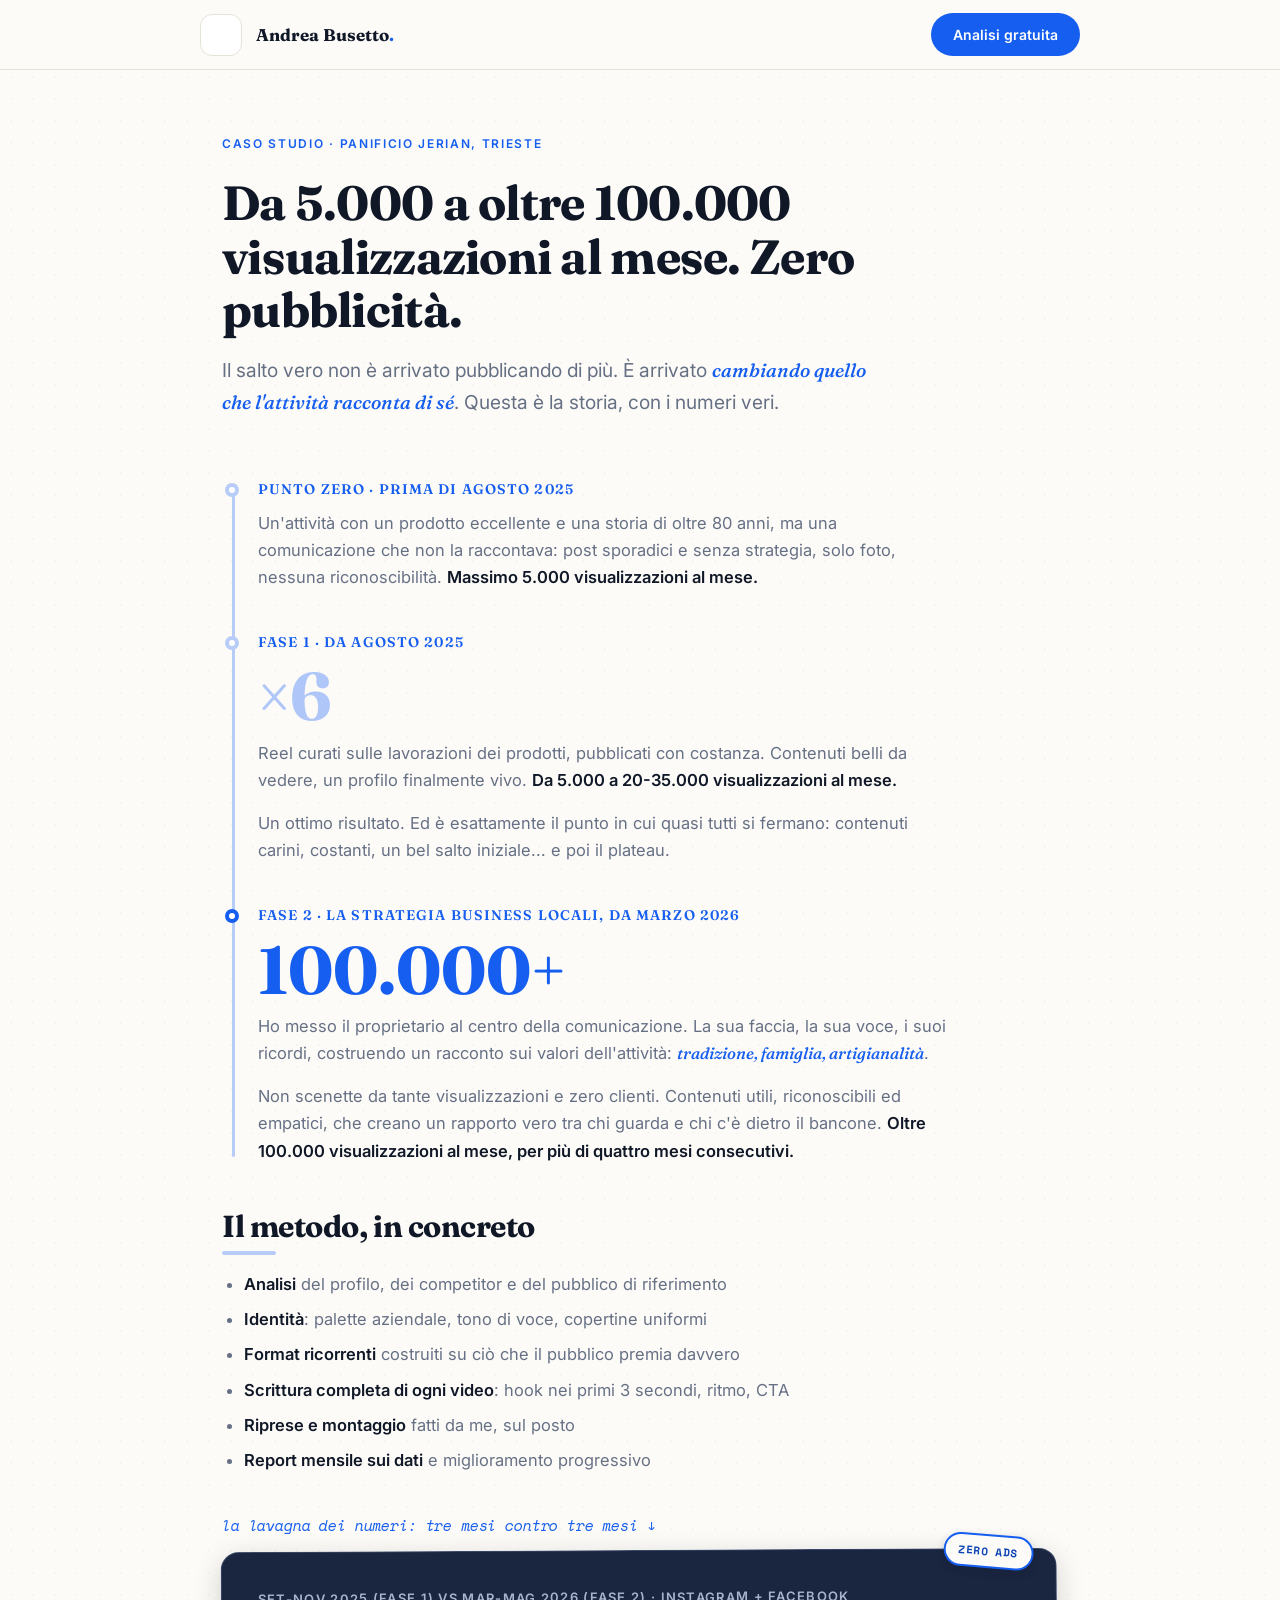
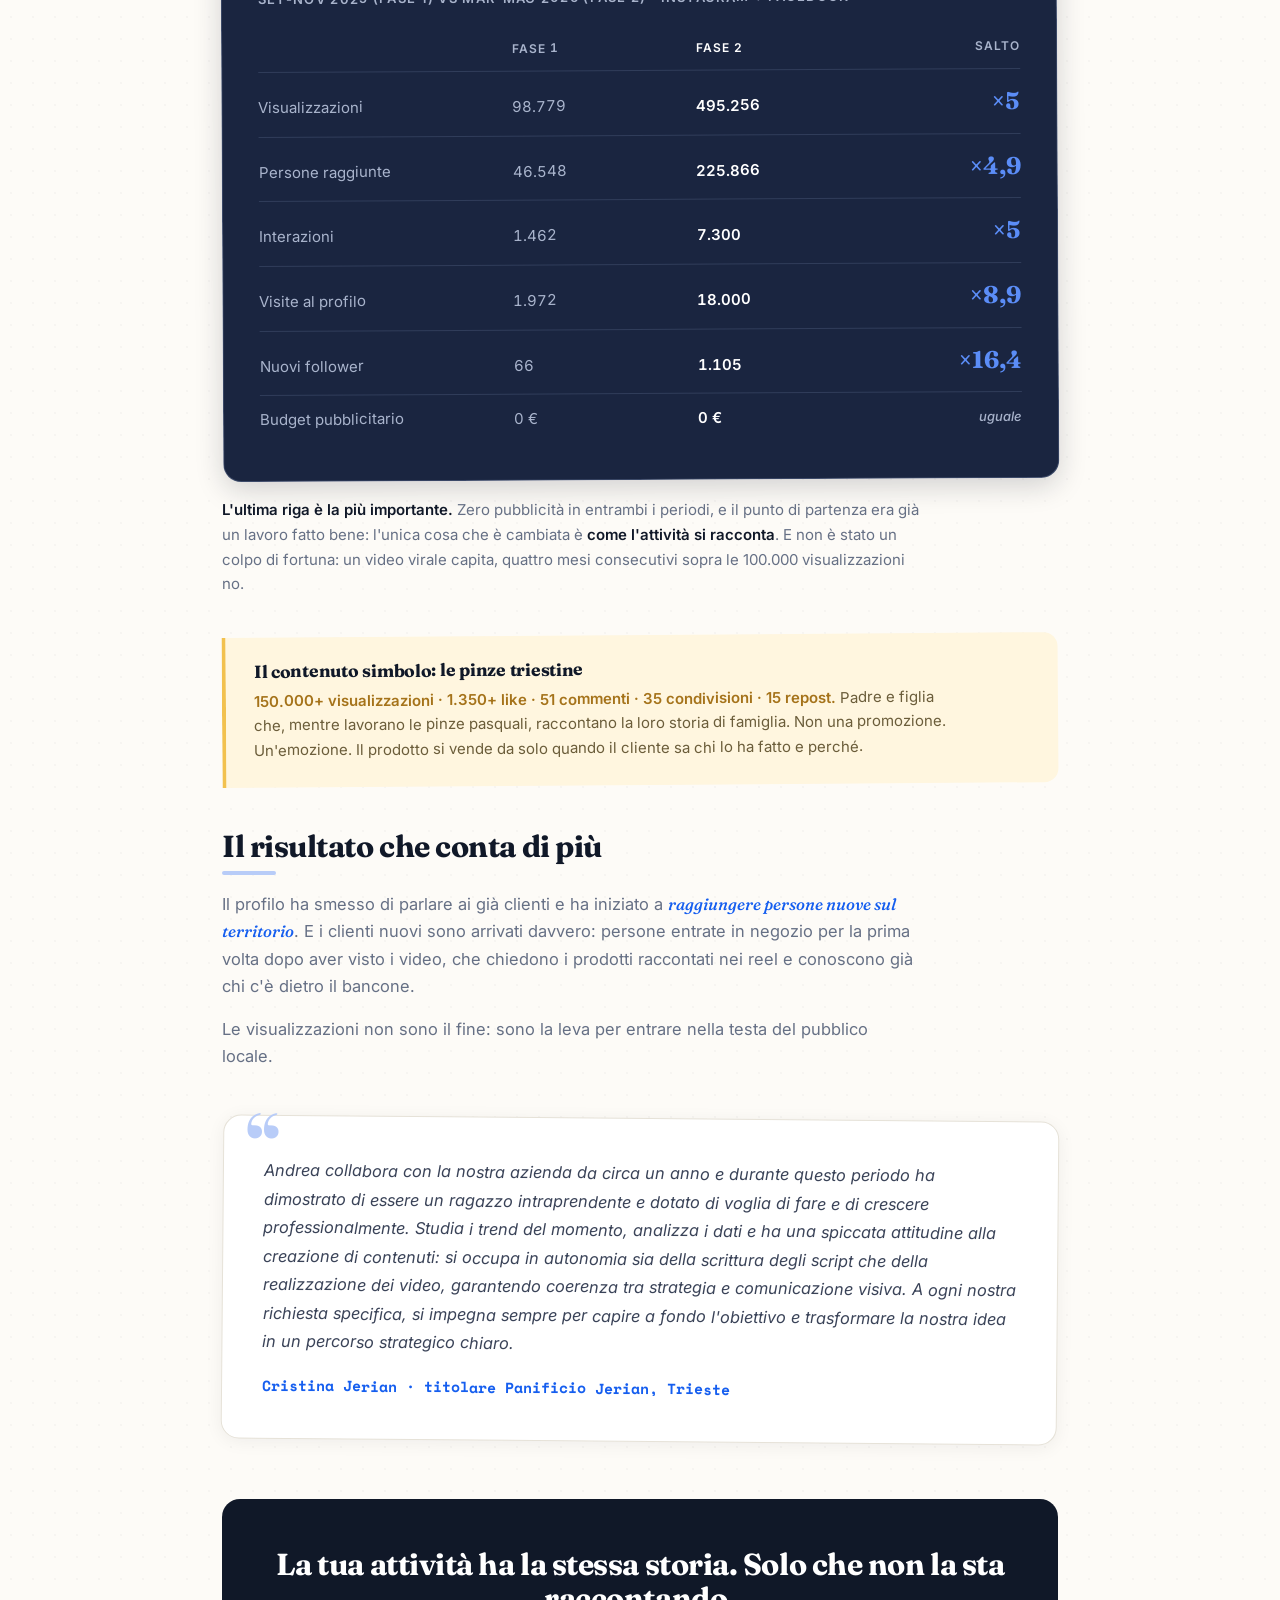
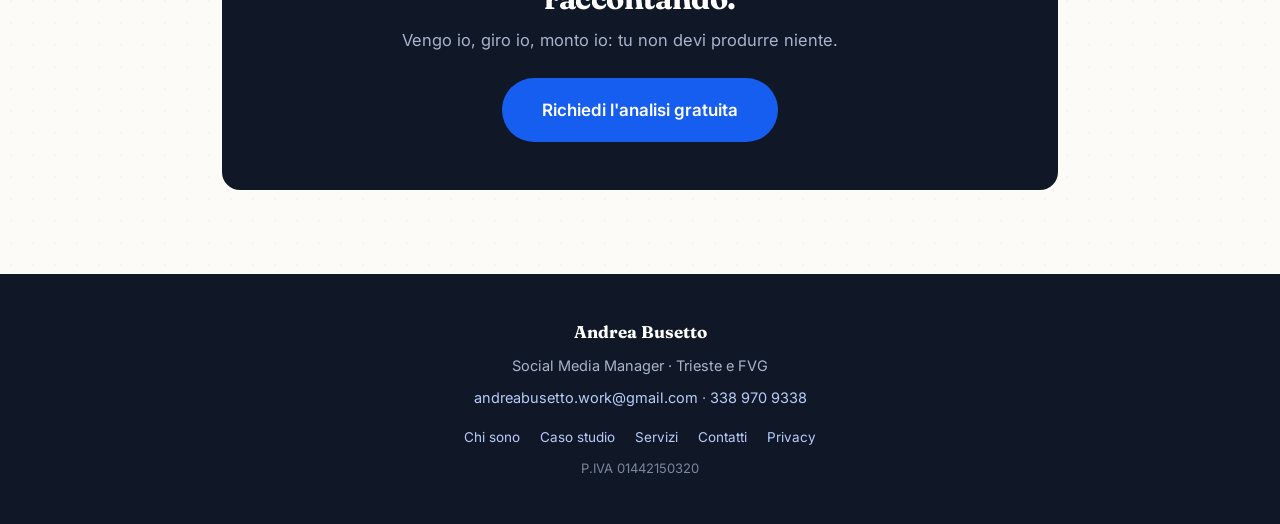
==== caso-studio.html @ 19010b84 "Update caso-studio.html" ====
<script src="site.js"></script>
</body>
</html>
<!DOCTYPE html>
<html lang="it">
<head>
<meta charset="UTF-8">
<meta name="viewport" content="width=device-width, initial-scale=1.0">
<title>Caso studio Panificio Jerian · Andrea Busetto</title>
<meta name="description" content="Da 5.000 a oltre 100.000 visualizzazioni al mese senza pubblicità: il caso studio completo del Panificio Jerian di Trieste.">
<link rel="preconnect" href="https://fonts.googleapis.com">
<link rel="preconnect" href="https://fonts.gstatic.com" crossorigin>
<link href="https://fonts.googleapis.com/css2?family=Fraunces:ital,opsz,wght@0,9..144,600;0,9..144,700;1,9..144,500&family=Inter:ital,wght@0,400;0,500;0,600;1,400&family=Space+Mono:ital,wght@0,400;0,700;1,400;1,700&display=swap" rel="stylesheet">
<link rel="stylesheet" href="styles.css">
</head>
<body>

<div class="drawer-overlay" id="drawer-overlay"></div>
<aside class="drawer" id="drawer" aria-hidden="true" aria-label="Menu">
  <div class="drawer-head">
    <a class="brand" href="index.html">Andrea Busetto<span>.</span></a>
    <button class="drawer-close" id="menu-close" aria-label="Chiudi menu">×</button>
  </div>
  <nav>
    <a href="index.html">Home</a>
    <a href="chi-sono.html">Chi sono</a>
    <a href="caso-studio.html" class="current">Caso studio Jerian</a>
    <a href="servizi.html">Servizi</a>
    <a href="contatti.html">Contatti</a>
  </nav>
  <div class="drawer-cta">
    <a class="btn" href="index.html#analisi">Richiedi l'analisi gratuita</a>
    <p>Gratuita e senza impegno</p>
  </div>
</aside>

<div class="topbar">
  <div class="container topbar-inner">
    <div class="topbar-left">
      <button class="menu-btn" id="menu-open" aria-label="Apri menu" aria-expanded="false" aria-controls="drawer">
        <span></span><span></span><span></span>
      </button>
      <a class="brand" href="index.html">Andrea Busetto<span>.</span></a>
    </div>
    <a class="btn" href="index.html#analisi">Analisi gratuita</a>
  </div>
</div>

<header class="page-hero">
  <div class="container">
    <span class="eyebrow">Caso studio · Panificio Jerian, Trieste</span>
    <h1>Da 5.000 a oltre 100.000 visualizzazioni al mese. Zero pubblicità.</h1>
    <p class="lead">Il salto vero non è arrivato pubblicando di più. È arrivato <span class="em">cambiando quello che l'attività racconta di sé</span>. Questa è la storia, con i numeri veri.</p>
  </div>
</header>

<main class="page-body">
  <div class="container">

    <div class="timeline">
      <div class="t-item reveal">
        <div class="fase-label">Punto zero · Prima di agosto 2025</div>
        <p>Un'attività con un prodotto eccellente e una storia di oltre 80 anni, ma una comunicazione che non la raccontava: post sporadici e senza strategia, solo foto, nessuna riconoscibilità. <strong>Massimo 5.000 visualizzazioni al mese.</strong></p>
      </div>

      <div class="t-item reveal">
        <div class="fase-label">Fase 1 · Da agosto 2025</div>
        <span class="fase"><span class="mult" style="color:#AFC7F8;">×6</span></span>
        <p>Reel curati sulle lavorazioni dei prodotti, pubblicati con costanza. Contenuti belli da vedere, un profilo finalmente vivo. <strong>Da 5.000 a 20-35.000 visualizzazioni al mese.</strong></p>
        <p>Un ottimo risultato. Ed è esattamente il punto in cui quasi tutti si fermano: contenuti carini, costanti, un bel salto iniziale... e poi il plateau.</p>
      </div>

      <div class="t-item salto reveal">
        <div class="fase-label">Fase 2 · La Strategia Business Locali, da marzo 2026</div>
        <span class="fase fase--salto"><span class="mult">100.000+</span></span>
        <p>Ho messo il proprietario al centro della comunicazione. La sua faccia, la sua voce, i suoi ricordi, costruendo un racconto sui valori dell'attività: <span class="em">tradizione, famiglia, artigianalità</span>.</p>
        <p>Non scenette da tante visualizzazioni e zero clienti. Contenuti utili, riconoscibili ed empatici, che creano un rapporto vero tra chi guarda e chi c'è dietro il bancone. <strong>Oltre 100.000 visualizzazioni al mese, per più di quattro mesi consecutivi.</strong></p>
      </div>
    </div>

    <h2>Il metodo, in concreto</h2>
    <ul>
      <li><strong>Analisi</strong> del profilo, dei competitor e del pubblico di riferimento</li>
      <li><strong>Identità</strong>: palette aziendale, tono di voce, copertine uniformi</li>
      <li><strong>Format ricorrenti</strong> costruiti su ciò che il pubblico premia davvero</li>
      <li><strong>Scrittura completa di ogni video</strong>: hook nei primi 3 secondi, ritmo, CTA</li>
      <li><strong>Riprese e montaggio</strong> fatti da me, sul posto</li>
      <li><strong>Report mensile sui dati</strong> e miglioramento progressivo</li>
    </ul>

    <p class="note" style="margin: 40px 0 -30px;">la lavagna dei numeri: tre mesi contro tre mesi ↓</p>
    <div class="stats-wrap reveal">
      <span class="sticker sticker--ghost" style="top: -15px; right: 22px; rotate: 5deg;">ZERO ADS</span>
      <div class="stats-title">Set-Nov 2025 (Fase 1) vs Mar-Mag 2026 (Fase 2) · Instagram + Facebook</div>
      <div class="stat-row head"><span class="lbl"></span><span class="f1">Fase 1</span><span class="f2">Fase 2</span><span class="mx" style="font-family:'Inter',sans-serif;font-size:12px;font-weight:600;color:var(--muted-on-ink);">Salto</span></div>
      <div class="stat-row"><span class="lbl">Visualizzazioni</span><span class="f1">98.779</span><span class="f2">495.256</span><span class="mx" data-count="5" data-prefix="×">×5</span></div>
      <div class="stat-row"><span class="lbl">Persone raggiunte</span><span class="f1">46.548</span><span class="f2">225.866</span><span class="mx" data-count="4.9" data-decimals="1" data-prefix="×">×4,9</span></div>
      <div class="stat-row"><span class="lbl">Interazioni</span><span class="f1">1.462</span><span class="f2">7.300</span><span class="mx" data-count="5" data-prefix="×">×5</span></div>
      <div class="stat-row"><span class="lbl">Visite al profilo</span><span class="f1">1.972</span><span class="f2">18.000</span><span class="mx" data-count="9.1" data-decimals="1" data-prefix="×">×9,1</span></div>
      <div class="stat-row"><span class="lbl">Nuovi follower</span><span class="f1">66</span><span class="f2">1.105</span><span class="mx" data-count="16.7" data-decimals="1" data-prefix="×">×16,7</span></div>
      <div class="stat-row"><span class="lbl">Budget pubblicitario</span><span class="f1">0 €</span><span class="f2">0 €</span><span class="mx same">uguale</span></div>
    </div>
    <p class="stats-note reveal"><strong>L'ultima riga è la più importante.</strong> Zero pubblicità in entrambi i periodi, e il punto di partenza era già un lavoro fatto bene: l'unica cosa che è cambiata è <strong>come l'attività si racconta</strong>. E non è stato un colpo di fortuna: un video virale capita, quattro mesi consecutivi sopra le 100.000 visualizzazioni no.</p>

    <div class="simbolo reveal">
      <h3>Il contenuto simbolo: le pinze triestine</h3>
      <p><span class="nums">150.000+ visualizzazioni · 1.350+ like · 51 commenti · 35 condivisioni · 15 repost.</span> Padre e figlia che, mentre lavorano le pinze pasquali, raccontano la loro storia di famiglia. Non una promozione. Un'emozione. Il prodotto si vende da solo quando il cliente sa chi lo ha fatto e perché.</p>
    </div>

    <h2>Il risultato che conta di più</h2>
    <p>Il profilo ha smesso di parlare ai già clienti e ha iniziato a <span class="em">raggiungere persone nuove sul territorio</span>. E i clienti nuovi sono arrivati davvero: persone entrate in negozio per la prima volta dopo aver visto i video, che chiedono i prodotti raccontati nei reel e conoscono già chi c'è dietro il bancone.</p>
    <p>Le visualizzazioni non sono il fine: sono la leva per entrare nella testa del pubblico locale.</p>

    <div class="quote reveal">
      <blockquote>Andrea collabora con la nostra azienda da circa un anno e durante questo periodo ha dimostrato di essere un ragazzo intraprendente e dotato di voglia di fare e di crescere professionalmente. Studia i trend del momento, analizza i dati e ha una spiccata attitudine alla creazione di contenuti: si occupa in autonomia sia della scrittura degli script che della realizzazione dei video, garantendo coerenza tra strategia e comunicazione visiva. A ogni nostra richiesta specifica, si impegna sempre per capire a fondo l'obiettivo e trasformare la nostra idea in un percorso strategico chiaro.</blockquote>
      <cite>Cristina Jerian · titolare Panificio Jerian, Trieste</cite>
    </div>

    <div class="cta-banner">
      <h2 style="color: var(--white);">La tua attività ha la stessa storia. Solo che non la sta raccontando.</h2>
      <p>Vengo io, giro io, monto io: tu non devi produrre niente.</p>
      <a class="btn btn--big" href="index.html#analisi">Richiedi l'analisi gratuita</a>
    </div>

  </div>
</main>

<footer>
  <div class="container">
    <div class="name">Andrea Busetto</div>
    <div>Social Media Manager · Trieste e FVG</div>
    <div style="margin-top: 8px;">
      <a href="mailto:andreabusetto.work@gmail.com">andreabusetto.work@gmail.com</a> · <a href="tel:+393389709338">338 970 9338</a>
    </div>
    <nav>
      <a href="chi-sono.html">Chi sono</a>
      <a href="caso-studio.html">Caso studio</a>
      <a href="servizi.html">Servizi</a>
        <a href="contatti.html">Contatti</a>
      <a href="privacy.html">Privacy</a>
    </nav>
    <div class="piva">P.IVA 01442150320</div>
  </div>
</footer>

<script src="site.js"></script>
</body>
</html>
---- styles.css ----
/* ═══════════════════════════════════════════
   Andrea Busetto — Social Media Manager
   Stylesheet condiviso · palette blu editoriale
   ═══════════════════════════════════════════ */

:root {
  --blue: #155EEF;
  --blue-dark: #0E45B5;
  --ink: #101828;
  --ink-soft: #1A2540;
  --paper: #FDFBF7;
  --white: #FFFFFF;
  --blue-pale: #B8CCF8;
  --blue-tint: #EDF2FE;
  --muted: #667085;
  --muted-on-ink: #A9B4CC;
  --border: #E6E2D8;
  --radius-card: 18px;
}

*, *::before, *::after { box-sizing: border-box; margin: 0; padding: 0; }

html { scroll-behavior: smooth; }
@media (prefers-reduced-motion: reduce) {
  html { scroll-behavior: auto; }
  .reveal { opacity: 1 !important; transform: none !important; transition: none !important; }
  .drawer, .drawer-overlay { transition: none !important; }
}

body {
  font-family: 'Inter', sans-serif;
  background: var(--paper);
  color: var(--ink);
  line-height: 1.65;
  font-size: 16.5px;
  -webkit-font-smoothing: antialiased;
}

.container { max-width: 880px; margin: 0 auto; padding: 0 22px; }
.container--wide { max-width: 1040px; margin: 0 auto; padding: 0 22px; }

h1, h2, h3 {
  font-family: 'Fraunces', serif;
  line-height: 1.12;
  letter-spacing: -0.015em;
}
h1 { font-size: clamp(2.3rem, 6.5vw, 3.7rem); font-weight: 700; }
h2 { font-size: clamp(1.7rem, 4.5vw, 2.5rem); font-weight: 700; }
h3 { font-size: clamp(1.15rem, 3vw, 1.4rem); font-weight: 700; }

p { color: var(--muted); }
strong { color: var(--ink); font-weight: 600; }

.eyebrow {
  display: inline-block;
  font-size: 12px;
  font-weight: 600;
  letter-spacing: .14em;
  text-transform: uppercase;
  color: var(--blue);
  margin-bottom: 18px;
}

.section { padding: 84px 0; }
.section--ink { background: var(--ink); color: var(--white); }
.section--ink h1, .section--ink h2, .section--ink h3 { color: var(--white); }
.section--ink p { color: var(--muted-on-ink); }
.section--ink strong { color: var(--white); }
.section--tint { background: var(--blue-tint); }

.sec-head { text-align: center; max-width: 680px; margin: 0 auto; }
.sec-head p { margin-top: 14px; font-size: 1.05rem; }

/* ── BUTTONS ── */
.btn {
  display: inline-block;
  font-family: 'Inter', sans-serif;
  font-size: 16px;
  font-weight: 600;
  text-decoration: none;
  text-align: center;
  border-radius: 999px;
  padding: 16px 34px;
  background: var(--blue);
  color: #fff;
  border: none;
  cursor: pointer;
  transition: background .18s ease, transform .18s ease;
}
.btn:hover { background: var(--blue-dark); transform: translateY(-1px); }
.btn:focus-visible { outline: 3px solid var(--blue-pale); outline-offset: 2px; }
.btn--big { font-size: 17px; padding: 18px 40px; }
.btn--ghost {
  background: transparent;
  color: var(--blue);
  border: 1.5px solid var(--blue-pale);
}
.btn--ghost:hover { background: var(--blue-tint); }
.btn-note { font-size: 13.5px; color: var(--muted); margin-top: 12px; }

.link-arrow {
  color: var(--blue);
  font-weight: 600;
  text-decoration: none;
  font-size: 15.5px;
}
.link-arrow:hover { text-decoration: underline; }

/* ── TOP BAR ── */
.topbar {
  position: sticky;
  top: 0;
  z-index: 50;
  background: rgba(253, 251, 247, .92);
  backdrop-filter: blur(8px);
  border-bottom: 1px solid var(--border);
}
.topbar-inner {
  display: flex;
  align-items: center;
  justify-content: space-between;
  gap: 12px;
  padding: 13px 0;
}
.topbar-left { display: flex; align-items: center; gap: 14px; }
.topbar .brand {
  font-family: 'Fraunces', serif;
  font-weight: 700;
  font-size: 17px;
  color: var(--ink);
  text-decoration: none;
  white-space: nowrap;
}
.topbar .brand span { color: var(--blue); }
.topbar .btn { padding: 10px 22px; font-size: 14px; }

.menu-btn {
  display: inline-flex;
  flex-direction: column;
  justify-content: center;
  gap: 5px;
  width: 42px;
  height: 42px;
  padding: 0 9px;
  background: var(--white);
  border: 1px solid var(--border);
  border-radius: 12px;
  cursor: pointer;
}
.menu-btn span {
  display: block;
  height: 2px;
  border-radius: 2px;
  background: var(--ink);
}
.menu-btn:hover { border-color: var(--blue-pale); }
.menu-btn:focus-visible { outline: 3px solid var(--blue-pale); outline-offset: 2px; }

/* ── DRAWER ── */
.drawer-overlay {
  position: fixed;
  inset: 0;
  background: rgba(16, 24, 40, .5);
  opacity: 0;
  pointer-events: none;
  transition: opacity .25s ease;
  z-index: 90;
}
.drawer-overlay.open { opacity: 1; pointer-events: auto; }

.drawer {
  position: fixed;
  top: 0;
  left: 0;
  bottom: 0;
  width: min(320px, 84vw);
  background: var(--ink);
  transform: translateX(-100%);
  transition: transform .28s ease;
  z-index: 100;
  display: flex;
  flex-direction: column;
  padding: 26px 26px 30px;
  overflow-y: auto;
}
.drawer.open { transform: translateX(0); }

.drawer-head {
  display: flex;
  align-items: center;
  justify-content: space-between;
  margin-bottom: 34px;
}
.drawer-head .brand {
  font-family: 'Fraunces', serif;
  font-weight: 700;
  font-size: 17px;
  color: var(--white);
  text-decoration: none;
}
.drawer-head .brand span { color: var(--blue-pale); }
.drawer-close {
  background: none;
  border: none;
  color: var(--muted-on-ink);
  font-size: 26px;
  line-height: 1;
  cursor: pointer;
  padding: 4px 8px;
}
.drawer-close:hover { color: var(--white); }
.drawer-close:focus-visible { outline: 3px solid var(--blue-pale); outline-offset: 2px; border-radius: 8px; }

.drawer nav { display: flex; flex-direction: column; }
.drawer nav a {
  font-family: 'Fraunces', serif;
  font-weight: 600;
  font-size: 1.25rem;
  color: var(--white);
  text-decoration: none;
  padding: 13px 0;
  border-bottom: 1px solid rgba(184, 204, 248, .14);
}
.drawer nav a:hover { color: var(--blue-pale); }
.drawer nav a.current { color: var(--blue-pale); }
.drawer nav a.current::after { content: " ·"; }

.drawer-cta { margin-top: auto; padding-top: 30px; }
.drawer-cta .btn { width: 100%; }
.drawer-cta p {
  font-size: 13px;
  color: var(--muted-on-ink);
  text-align: center;
  margin-top: 12px;
}

/* ── HERO (home) ── */
.hero { padding: 76px 0 84px; text-align: center; }
.hero h1 { max-width: 780px; margin: 0 auto 26px; }
.hero .mark { position: relative; white-space: nowrap; }
.hero .mark svg {
  position: absolute;
  left: 0;
  bottom: -0.12em;
  width: 100%;
  height: 0.28em;
  overflow: visible;
}
.hero .mark svg path {
  fill: none;
  stroke: var(--blue);
  stroke-width: 7;
  stroke-linecap: round;
  opacity: .85;
}
.hero .sub {
  max-width: 620px;
  margin: 0 auto 30px;
  font-size: clamp(1.05rem, 2.5vw, 1.2rem);
}
.hero .proof {
  display: inline-block;
  background: var(--white);
  border: 1px solid var(--blue-pale);
  border-radius: 999px;
  padding: 11px 22px;
  font-size: 14.5px;
  font-weight: 500;
  color: var(--ink);
  margin-bottom: 34px;
}
.hero .proof b { color: var(--blue); font-weight: 700; }

/* ── PROBLEMA ── */
.problema { padding-top: 0; }
.problema-card {
  background: var(--white);
  border: 1px solid var(--border);
  border-radius: var(--radius-card);
  padding: clamp(30px, 5vw, 52px);
}
.problema-card p { margin-bottom: 18px; font-size: 1.05rem; }
.problema-card p:last-of-type { margin-bottom: 0; }
.claim {
  font-family: 'Fraunces', serif;
  font-weight: 700;
  font-size: clamp(1.25rem, 3.4vw, 1.7rem);
  color: var(--ink);
  line-height: 1.25;
  margin-top: 26px;
  padding-top: 26px;
  border-top: 1px solid var(--border);
}
.claim span { color: var(--blue); }

/* ── COME LAVORO ── */
.steps {
  display: grid;
  grid-template-columns: repeat(3, 1fr);
  gap: 18px;
  margin-top: 44px;
}
.step {
  background: var(--white);
  border: 1px solid var(--border);
  border-radius: var(--radius-card);
  padding: 28px 26px;
}
.step .n {
  font-family: 'Fraunces', serif;
  font-weight: 700;
  font-size: 15px;
  color: var(--blue);
  display: inline-block;
  margin-bottom: 12px;
}
.step h3 { margin-bottom: 10px; font-size: 1.2rem; }
.step p { font-size: 15px; }

/* ── STRISCIA PROVA (home) ── */
.prova-strip { text-align: center; }
.prova-mults {
  display: grid;
  grid-template-columns: repeat(3, 1fr);
  gap: 16px;
  max-width: 720px;
  margin: 40px auto 30px;
}
.prova-mult .big {
  font-family: 'Fraunces', serif;
  font-weight: 700;
  font-size: clamp(2.2rem, 7vw, 3.6rem);
  color: #5B8DF7;
  line-height: 1;
  display: block;
}
.prova-mult .lbl {
  font-size: 13.5px;
  color: var(--muted-on-ink);
  margin-top: 8px;
  display: block;
}
.prova-quote {
  max-width: 620px;
  margin: 0 auto 26px;
  font-style: italic;
  font-size: 1rem;
  color: #E7ECF7;
}
.prova-quote cite {
  display: block;
  font-style: normal;
  font-size: 14px;
  font-weight: 600;
  color: var(--blue-pale);
  margin-top: 10px;
}

/* ── PER CHI (home) ── */
.fit-card {
  background: var(--white);
  border: 1px solid var(--border);
  border-top: 4px solid var(--blue);
  border-radius: var(--radius-card);
  padding: 30px 28px;
  max-width: 640px;
  margin: 40px auto 0;
}
.fit-card h3 { margin-bottom: 16px; }
.fit-card ul { list-style: none; }
.fit-card li {
  position: relative;
  padding-left: 28px;
  margin-bottom: 13px;
  font-size: 15.5px;
  color: var(--muted);
}
.fit-card li::before {
  content: "→";
  position: absolute;
  left: 0;
  top: 0;
  font-weight: 700;
  color: var(--blue);
}
.chiusura {
  text-align: center;
  margin-top: 30px;
  font-size: 1.02rem;
  color: var(--ink);
  font-weight: 500;
}

/* ── FORM ── */
.form-card {
  background: var(--white);
  border: 1.5px solid var(--blue-pale);
  border-radius: var(--radius-card);
  padding: clamp(28px, 5vw, 48px);
  max-width: 640px;
  margin: 40px auto 0;
}
.field { margin-bottom: 18px; }
.field label {
  display: block;
  font-size: 14px;
  font-weight: 600;
  color: var(--ink);
  margin-bottom: 7px;
}
.field label .opt { font-weight: 400; color: var(--muted); }
.field input, .field textarea {
  width: 100%;
  font-family: 'Inter', sans-serif;
  font-size: 15.5px;
  color: var(--ink);
  background: var(--paper);
  border: 1px solid var(--border);
  border-radius: 12px;
  padding: 14px 16px;
  transition: border-color .15s ease, box-shadow .15s ease;
}
.field input:focus, .field textarea:focus {
  outline: none;
  border-color: var(--blue);
  box-shadow: 0 0 0 3px rgba(21, 94, 239, .14);
}
.field textarea { resize: vertical; min-height: 100px; }
.form-card .btn { width: 100%; margin-top: 6px; }
.form-contatti { text-align: center; font-size: 14px; margin-top: 18px; }
.form-contatti a { color: var(--blue); font-weight: 500; text-decoration: none; }
.form-contatti a:hover { text-decoration: underline; }
.form-msg {
  display: none;
  text-align: center;
  font-size: 15px;
  font-weight: 500;
  border-radius: 12px;
  padding: 14px;
  margin-top: 16px;
}
.form-msg.ok { display: block; background: var(--blue-tint); color: var(--blue-dark); }
.form-msg.err { display: block; background: #FDECEC; color: #B42318; }

/* ── FAQ ── */
.faq-list { max-width: 720px; margin: 40px auto 0; }
.faq-item {
  background: var(--white);
  border: 1px solid var(--border);
  border-radius: 14px;
  margin-bottom: 12px;
  overflow: hidden;
}
.faq-item summary {
  list-style: none;
  cursor: pointer;
  display: flex;
  align-items: center;
  justify-content: space-between;
  gap: 14px;
  padding: 19px 22px;
  font-family: 'Fraunces', serif;
  font-weight: 600;
  font-size: 1.02rem;
  color: var(--ink);
}
.faq-item summary::-webkit-details-marker { display: none; }
.faq-item summary::after {
  content: "+";
  font-family: 'Inter', sans-serif;
  font-weight: 400;
  font-size: 22px;
  color: var(--blue);
  flex-shrink: 0;
  transition: transform .18s ease;
}
.faq-item[open] summary::after { transform: rotate(45deg); }
.faq-item .faq-body { padding: 0 22px 20px; font-size: 15px; }

/* ── PAGINE INTERNE ── */
.page-hero { padding: 64px 0 30px; }
.page-hero h1 { font-size: clamp(2rem, 5.5vw, 3rem); margin-top: 4px; }
.page-hero .lead {
  max-width: 660px;
  margin-top: 18px;
  font-size: clamp(1.05rem, 2.4vw, 1.2rem);
}
.page-body { padding: 20px 0 84px; }
.page-body h2 { margin: 44px 0 16px; font-size: clamp(1.4rem, 3.4vw, 1.9rem); }
.page-body p { margin-bottom: 16px; max-width: 700px; }
.page-body ul { margin: 0 0 16px 22px; color: var(--muted); max-width: 680px; }
.page-body li { margin-bottom: 8px; }

/* Caso studio (pagina) */
.fase { margin-bottom: 34px; }
.fase-label {
  font-family: 'Fraunces', serif;
  font-weight: 600;
  font-size: 14px;
  letter-spacing: .08em;
  text-transform: uppercase;
  color: var(--blue);
  margin-bottom: 8px;
}
.fase h3 { margin-bottom: 10px; }
.fase .mult {
  font-family: 'Fraunces', serif;
  font-weight: 700;
  font-size: clamp(2.6rem, 8vw, 4.2rem);
  color: #AFC7F8;
  line-height: 1;
  display: block;
  margin: 6px 0 10px;
}
.fase--salto .mult { color: var(--blue); }

.stats-wrap {
  background: var(--ink-soft);
  border: 1px solid rgba(184, 204, 248, .22);
  border-radius: var(--radius-card);
  padding: clamp(20px, 4vw, 36px);
  margin: 44px 0 14px;
}
.stats-title {
  font-size: 13px;
  font-weight: 600;
  letter-spacing: .1em;
  text-transform: uppercase;
  color: var(--muted-on-ink);
  margin-bottom: 18px;
}
.stat-row {
  display: grid;
  grid-template-columns: 1.4fr 1fr 1fr .8fr;
  gap: 8px;
  align-items: baseline;
  padding: 12px 0;
  border-bottom: 1px solid rgba(184, 204, 248, .14);
  font-size: 15px;
}
.stat-row:last-child { border-bottom: none; }
.stat-row.head {
  font-size: 12px;
  font-weight: 600;
  letter-spacing: .08em;
  text-transform: uppercase;
  color: var(--muted-on-ink);
}
.stat-row .lbl { color: var(--muted-on-ink); }
.stat-row .f1 { color: var(--muted-on-ink); font-variant-numeric: tabular-nums; }
.stat-row .f2 { color: var(--white); font-weight: 600; font-variant-numeric: tabular-nums; }
.stat-row .mx {
  font-family: 'Fraunces', serif;
  font-weight: 700;
  font-size: clamp(1.15rem, 3vw, 1.5rem);
  color: #5B8DF7;
  text-align: right;
}
.stat-row .mx.same {
  font-family: 'Inter', sans-serif;
  font-weight: 500;
  font-size: 13px;
  color: var(--muted-on-ink);
  font-style: italic;
}
.stats-note { font-size: 15px; margin-top: 18px; }

.simbolo {
  background: #FFF6DF;
  border-left: 4px solid #F2C14E;
  border-radius: 0 14px 14px 0;
  padding: 24px 28px;
  margin: 38px 0;
  rotate: -.4deg;
}
.simbolo h3 { font-size: 1.1rem; margin-bottom: 8px; color: var(--ink); }
.simbolo p { font-size: 15px; margin: 0; color: #6b5d3a; }
.simbolo .nums { color: #A5731A; font-weight: 600; }

.quote {
  margin: 48px 0 38px;
  padding: clamp(26px, 4vw, 40px);
  background: var(--white);
  border-radius: var(--radius-card);
  border: 1px solid var(--border);
  box-shadow: 0 3px 18px rgba(16, 24, 40, .06);
  rotate: .5deg;
  position: relative;
}
.quote::before {
  content: "\201C";
  position: absolute;
  top: -8px;
  left: 22px;
  font-family: 'Fraunces', serif;
  font-size: 5rem;
  font-weight: 700;
  color: var(--blue-pale);
  line-height: 1;
}
.quote blockquote {
  font-size: 1.02rem;
  color: #3a4358;
  font-style: italic;
  line-height: 1.75;
}
.quote cite {
  display: block;
  margin-top: 18px;
  font-style: normal;
  font-family: 'Space Mono', monospace;
  font-weight: 700;
  font-size: .92rem;
  color: var(--blue);
}

/* Chi sono */
.bio-grid {
  display: grid;
  grid-template-columns: 240px 1fr;
  gap: 36px;
  align-items: start;
  margin-top: 20px;
}
.bio-photo {
  width: 100%;
  aspect-ratio: 4 / 5;
  border-radius: var(--radius-card);
  background: var(--blue-tint);
  border: 1px solid var(--blue-pale);
  display: flex;
  align-items: center;
  justify-content: center;
  text-align: center;
  font-size: 13.5px;
  color: var(--muted);
  padding: 16px;
  overflow: hidden;
}
.bio-photo img { width: 100%; height: 100%; object-fit: cover; border-radius: inherit; }

/* Servizi */
.servizi-grid {
  display: grid;
  grid-template-columns: 1fr 1fr;
  gap: 18px;
  margin-top: 36px;
}
.servizio {
  background: var(--white);
  border: 1px solid var(--border);
  border-radius: var(--radius-card);
  padding: 28px 26px;
}
.servizio.main {
  grid-column: 1 / -1;
  border: 1.5px solid var(--blue-pale);
  background: var(--blue-tint);
}
.servizio h3 { margin-bottom: 10px; }
.servizio p { font-size: 15px; margin-bottom: 0; }
.servizio .badge {
  display: inline-block;
  font-size: 11px;
  font-weight: 600;
  letter-spacing: .1em;
  text-transform: uppercase;
  color: var(--blue);
  background: var(--white);
  border: 1px solid var(--blue-pale);
  border-radius: 999px;
  padding: 4px 12px;
  margin-bottom: 12px;
}

/* Contenuti */
.reel-grid {
  display: grid;
  grid-template-columns: repeat(3, 1fr);
  gap: 16px;
  margin-top: 36px;
}
.reel-slot {
  aspect-ratio: 4 / 5;
  border-radius: var(--radius-card);
  background: var(--white);
  border: 1px dashed var(--blue-pale);
  display: flex;
  align-items: center;
  justify-content: center;
  text-align: center;
  font-size: 13.5px;
  color: var(--muted);
  padding: 16px;
  overflow: hidden;
}
.reel-slot video, .reel-slot iframe { width: 100%; height: 100%; object-fit: cover; border: none; border-radius: inherit; }

/* Contatti */
.contatti-grid {
  display: grid;
  grid-template-columns: 1fr 1fr;
  gap: 18px;
  margin-top: 36px;
  max-width: 720px;
}
.contatto-card {
  background: var(--white);
  border: 1px solid var(--border);
  border-radius: var(--radius-card);
  padding: 26px 24px;
  text-align: center;
}
.contatto-card .lbl {
  font-size: 12px;
  font-weight: 600;
  letter-spacing: .12em;
  text-transform: uppercase;
  color: var(--muted);
  margin-bottom: 8px;
}
.contatto-card a {
  font-family: 'Fraunces', serif;
  font-weight: 600;
  font-size: 1.05rem;
  color: var(--blue);
  text-decoration: none;
  word-break: break-word;
}
.contatto-card a:hover { text-decoration: underline; }

/* CTA banner (pagine interne) */
.cta-banner {
  background: var(--ink);
  border-radius: var(--radius-card);
  padding: clamp(30px, 5vw, 48px);
  text-align: center;
  margin-top: 56px;
}
.cta-banner h2 { color: var(--white); margin: 0 0 12px; }
.cta-banner p { color: var(--muted-on-ink); margin-bottom: 24px; }

/* ── FOOTER ── */
footer {
  background: var(--ink);
  color: var(--muted-on-ink);
  padding: 44px 0;
  text-align: center;
  font-size: 14.5px;
}
footer .name {
  font-family: 'Fraunces', serif;
  font-weight: 700;
  font-size: 17px;
  color: var(--white);
  margin-bottom: 8px;
}
footer a { color: var(--blue-pale); text-decoration: none; }
footer a:hover { text-decoration: underline; }
footer .piva { margin-top: 10px; font-size: 13px; opacity: .7; }
footer nav { margin-top: 16px; display: flex; flex-wrap: wrap; justify-content: center; gap: 8px 20px; font-size: 13.5px; }

/* ── REVEAL ── */
.reveal {
  opacity: 0;
  transform: translateY(18px);
  transition: opacity .55s ease, transform .55s ease;
}
.reveal.in { opacity: 1; transform: translateY(0); }

/* ── RESPONSIVE ── */
@media (max-width: 760px) {
  .section { padding: 64px 0; }
  .hero { padding: 52px 0 66px; }
  .steps { grid-template-columns: 1fr; }
  .prova-mults { grid-template-columns: 1fr 1fr 1fr; gap: 8px; }
  .stat-row { grid-template-columns: 1.3fr .9fr .9fr .7fr; font-size: 13.5px; }
  .stat-row.head { font-size: 10.5px; }
  .bio-grid { grid-template-columns: 1fr; }
  .bio-photo { max-width: 260px; }
  .servizi-grid { grid-template-columns: 1fr; }
  .reel-grid { grid-template-columns: 1fr 1fr; }
  .contatti-grid { grid-template-columns: 1fr; }
  .topbar .brand { font-size: 15px; }
}


/* ═══════════════════════════════
   TOCCO UMANO — dettagli grafici
   ═══════════════════════════════ */

/* fondo carta: grana leggerissima */
body {
  background-image: radial-gradient(rgba(16, 24, 40, .028) 1px, transparent 1px);
  background-size: 22px 22px;
}

/* ombre morbide sulle card */
.problema-card, .step, .fit-card, .form-card, .servizio, .faq-item, .contatto-card {
  box-shadow: 0 3px 16px rgba(16, 24, 40, .05);
}

/* annotazioni in stile appunti di sceneggiatura */
.note {
  font-family: 'Space Mono', monospace;
  font-style: italic;
  font-size: .95rem;
  color: var(--blue);
  line-height: 1.45;
  letter-spacing: -.01em;
}
.note--on-ink { color: #F5D780; }

/* ghirigoro divisore */
.squiggle {
  display: block;
  width: 130px;
  margin: 14px auto 0;
}
.squiggle path {
  fill: none;
  stroke: var(--blue-pale);
  stroke-width: 3.5;
  stroke-linecap: round;
}

/* inclinazioni leggere */
.tilt-a { rotate: -1deg; }
.tilt-b { rotate: .8deg; }
.tilt-c { rotate: -.5deg; }

/* sottolineatura corta sotto i titoli delle pagine interne */
.page-body h2 {
  position: relative;
  padding-bottom: 12px;
}
.page-body h2::after {
  content: "";
  position: absolute;
  left: 0;
  bottom: 0;
  width: 54px;
  height: 4px;
  border-radius: 4px;
  background: var(--blue-pale);
}

/* timeline del caso studio */
.timeline { position: relative; padding-left: 36px; margin-top: 10px; }
.timeline::before {
  content: "";
  position: absolute;
  left: 10px;
  top: 8px;
  bottom: 8px;
  width: 3px;
  border-radius: 3px;
  background: var(--blue-pale);
}
.t-item { position: relative; margin-bottom: 40px; }
.t-item::before {
  content: "";
  position: absolute;
  left: -33px;
  top: 5px;
  width: 14px;
  height: 14px;
  border-radius: 50%;
  background: var(--white);
  border: 4px solid var(--blue-pale);
}
.t-item.salto::before { border-color: var(--blue); }

/* foto polaroid (chi sono) */
.bio-photo {
  background: var(--white);
  border: 1px solid var(--border);
  padding: 12px 12px 40px;
  border-radius: 6px;
  box-shadow: 0 6px 22px rgba(16, 24, 40, .1);
  rotate: -1.6deg;
  aspect-ratio: auto;
  position: relative;
}
.bio-photo::before {
  content: "";
  position: absolute;
  top: -14px;
  left: 50%;
  translate: -50% 0;
  rotate: -3deg;
  width: 96px;
  height: 28px;
  background: rgba(242, 193, 78, .45);
  border-radius: 3px;
}
.bio-photo .ph {
  aspect-ratio: 4 / 5;
  background: var(--blue-tint);
  border-radius: 4px;
  display: flex;
  align-items: center;
  justify-content: center;
  text-align: center;
  font-size: 13px;
  color: var(--muted);
  padding: 14px;
  overflow: hidden;
}
.bio-photo .ph img { width: 100%; height: 100%; object-fit: cover; border-radius: inherit; }
.bio-photo .didascalia {
  position: absolute;
  left: 0;
  right: 0;
  bottom: 10px;
  text-align: center;
  font-family: 'Space Mono', monospace;
  font-style: italic;
  font-size: .8rem;
  color: var(--muted);
}

/* la lavagna dei numeri resta scura anche su pagina chiara */
.stats-wrap { box-shadow: 0 8px 28px rgba(16, 24, 40, .18); rotate: -.3deg; }
.stats-note { color: var(--muted); }
.stats-note strong { color: var(--ink); }

/* slot reel: cornici da bacheca */
.reel-slot { box-shadow: 0 3px 14px rgba(16, 24, 40, .05); }
.reel-grid .reel-slot:nth-child(3n+1) { rotate: -1deg; }
.reel-grid .reel-slot:nth-child(3n+2) { rotate: .7deg; }
.reel-grid .reel-slot:nth-child(3n) { rotate: -.4deg; }

/* freccine dei mult sulla home */
.prova-mult { rotate: -1deg; }
.prova-mult:nth-child(2) { rotate: 1deg; }
.prova-mult:nth-child(3) { rotate: -.6deg; }

/* niente sottolineatura sui titoli dentro i banner CTA */
.cta-banner h2 { padding-bottom: 0; }
.cta-banner h2::after { display: none; }

/* ═══════════════════════════════
   B + E + G — numeri, sticker, telefono
   ═══════════════════════════════ */

/* G — hero a due colonne con telefono */
.hero--split { text-align: left; }
.hero-grid {
  display: grid;
  grid-template-columns: 1.1fr .9fr;
  gap: clamp(30px, 5vw, 64px);
  align-items: center;
}
.hero--split h1 { margin: 0 0 26px; }
.hero--split .sub { margin: 0 0 30px; }
.hero-phone {
  display: flex;
  flex-direction: column;
  align-items: center;
  gap: 16px;
  justify-self: center;
}
.phone {
  width: min(248px, 62vw);
  aspect-ratio: 9 / 19;
  background: var(--ink);
  border-radius: 40px;
  padding: 11px;
  box-shadow: 0 20px 48px rgba(16, 24, 40, .22);
  rotate: 2deg;
  position: relative;
}
.phone-notch {
  position: absolute;
  top: 21px;
  left: 50%;
  translate: -50% 0;
  width: 72px;
  height: 8px;
  background: rgba(255, 255, 255, .18);
  border-radius: 8px;
  z-index: 2;
}
.phone-screen {
  width: 100%;
  height: 100%;
  border-radius: 30px;
  overflow: hidden;
  background: var(--blue-tint);
  display: flex;
  flex-direction: column;
  align-items: center;
  justify-content: center;
  gap: 12px;
  text-align: center;
  padding: 18px;
}
.phone-screen video { width: 100%; height: 100%; object-fit: cover; }
.phone-screen .play {
  width: 54px;
  height: 54px;
  border-radius: 50%;
  background: var(--blue);
  display: flex;
  align-items: center;
  justify-content: center;
  box-shadow: 0 6px 18px rgba(21, 94, 239, .35);
}
.phone-screen .ph-txt { font-size: 12.5px; color: var(--muted); line-height: 1.5; }

@media (max-width: 860px) {
  .hero--split { text-align: center; }
  .hero-grid { grid-template-columns: 1fr; gap: 40px; }
  .hero--split h1 { margin: 0 auto 26px; }
  .hero--split .sub { margin: 0 auto 30px; }
}

/* E — sticker adesivi (usati con parsimonia: 3 in tutto il sito) */
.stick-wrap { position: relative; display: inline-block; }
.sticker {
  position: absolute;
  font-family: 'Space Mono', monospace;
  font-weight: 700;
  font-size: 11px;
  letter-spacing: .04em;
  padding: 6px 13px;
  border-radius: 999px;
  white-space: nowrap;
  box-shadow: 0 3px 10px rgba(16, 24, 40, .16);
  z-index: 3;
}
.sticker--blue { background: var(--blue); color: #fff; border: 2px solid var(--blue-dark); }
.sticker--ghost { background: var(--paper); color: var(--blue-dark); border: 2px solid var(--blue); }
.stats-wrap { position: relative; }
.reel-grid { position: relative; }


/* ═══ FRAUNCES — corsivi di enfasi ═══ */
.em {
  font-family: 'Fraunces', serif;
  font-style: italic;
  font-weight: 500;
  color: var(--blue);
}

/* ═══ NUOVA SEZIONE PROVA (home, chiara) ═══ */
.prova2-grid {
  display: grid;
  grid-template-columns: .9fr 1.1fr;
  gap: clamp(28px, 4vw, 56px);
  align-items: center;
  margin-top: 48px;
}
.board {
  background: var(--ink);
  border-radius: var(--radius-card);
  padding: 26px 26px 20px;
  rotate: -1.3deg;
  box-shadow: 0 16px 36px rgba(16, 24, 40, .2);
}
.board-title {
  font-family: 'Space Mono', monospace;
  font-size: 11px;
  letter-spacing: .08em;
  text-transform: uppercase;
  color: var(--muted-on-ink);
  margin-bottom: 12px;
}
.board-row {
  display: flex;
  justify-content: space-between;
  align-items: baseline;
  gap: 12px;
  padding: 10px 0;
  border-bottom: 1px solid rgba(184, 204, 248, .14);
}
.board-row:last-of-type { border-bottom: none; }
.board-row .l { font-size: 14px; color: var(--muted-on-ink); }
.board-row .v {
  font-family: 'Fraunces', serif;
  font-weight: 700;
  font-size: 1.65rem;
  color: #5B8DF7;
  font-variant-numeric: tabular-nums;
}
.board-foot {
  margin-top: 10px;
  padding-top: 12px;
  border-top: 1px dashed rgba(184, 204, 248, .28);
  font-family: 'Space Mono', monospace;
  font-style: italic;
  font-size: 12px;
  color: var(--muted-on-ink);
  line-height: 1.5;
}
.prova2-text h3 { margin-bottom: 12px; }
.prova2-text > p { font-size: 1.02rem; }
.prova2-quote {
  border-left: 3px solid var(--blue-pale);
  padding: 4px 0 4px 18px;
  margin: 20px 0;
  font-style: italic;
  color: #3a4358;
  font-size: .98rem;
  line-height: 1.65;
}
.prova2-quote cite {
  display: block;
  font-style: normal;
  font-family: 'Space Mono', monospace;
  font-weight: 700;
  font-size: .85rem;
  color: var(--blue);
  margin-top: 8px;
}
@media (max-width: 860px) {
  .prova2-grid { grid-template-columns: 1fr; }
  .board { max-width: 440px; margin: 0 auto; }
}

/* ═══ Fascia loghi collaborazioni ═══ */
.loghi { text-align: center; }
.loghi-title {
  font-family: 'Space Mono', monospace;
  font-size: 12px;
  letter-spacing: .1em;
  text-transform: uppercase;
  color: var(--muted);
  margin-bottom: 26px;
}
.loghi-row {
  display: flex;
  flex-wrap: wrap;
  align-items: center;
  justify-content: center;
  gap: clamp(24px, 5vw, 56px);
}
.logo-item {
  position: relative;
  display: flex;
  align-items: center;
  justify-content: center;
  height: 64px;
}
.logo-item img {
  max-height: 100%;
  max-width: 170px;
  width: auto;
  object-fit: contain;
}
.logo-item .logo-color {
  position: absolute;
  top: 0; left: 50%;
  translate: -50% 0;
  height: 100%;
  opacity: 0;
  transition: opacity .25s ease;
  pointer-events: none;
}
.logo-item .logo-grey {
  opacity: .7;
  transition: opacity .25s ease;
}
.logo-item:hover .logo-color { opacity: 1; }
.logo-item:hover .logo-grey { opacity: 0; }
/* su touch (niente hover): mostra direttamente i colori */
@media (hover: none) {
  .logo-item .logo-color { opacity: 1; }
  .logo-item .logo-grey { opacity: 0; }
}
/* segnaposto testuale finché non carichi i file logo */
.logo-ph {
  font-family: 'Fraunces', serif;
  font-weight: 600;
  font-size: 1.15rem;
  color: var(--muted);
  border: 1px dashed var(--border);
  border-radius: 10px;
  padding: 14px 22px;
}

/* ═══ Consenso privacy nel form ═══ */
.field-consent {
  display: flex;
  align-items: flex-start;
  gap: 10px;
  margin: 4px 0 20px;
}
.field-consent input[type="checkbox"] {
  width: 18px;
  height: 18px;
  margin-top: 3px;
  flex-shrink: 0;
  accent-color: var(--blue);
  cursor: pointer;
}
.field-consent label {
  font-size: 13px;
  color: var(--muted);
  line-height: 1.5;
  margin: 0;
  font-weight: 400;
}
.field-consent a { color: var(--blue); text-decoration: underline; }

/* ═══ Pagina privacy ═══ */
.legal { max-width: 720px; }
.legal h2 { font-size: clamp(1.3rem, 3vw, 1.7rem); margin: 34px 0 12px; }
.legal p, .legal li { font-size: 15px; color: var(--muted); }
.legal ul { margin: 0 0 16px 22px; }
.legal li { margin-bottom: 7px; }
.legal .updated { font-family: 'Space Mono', monospace; font-size: 12px; color: var(--muted); margin-top: 4px; }
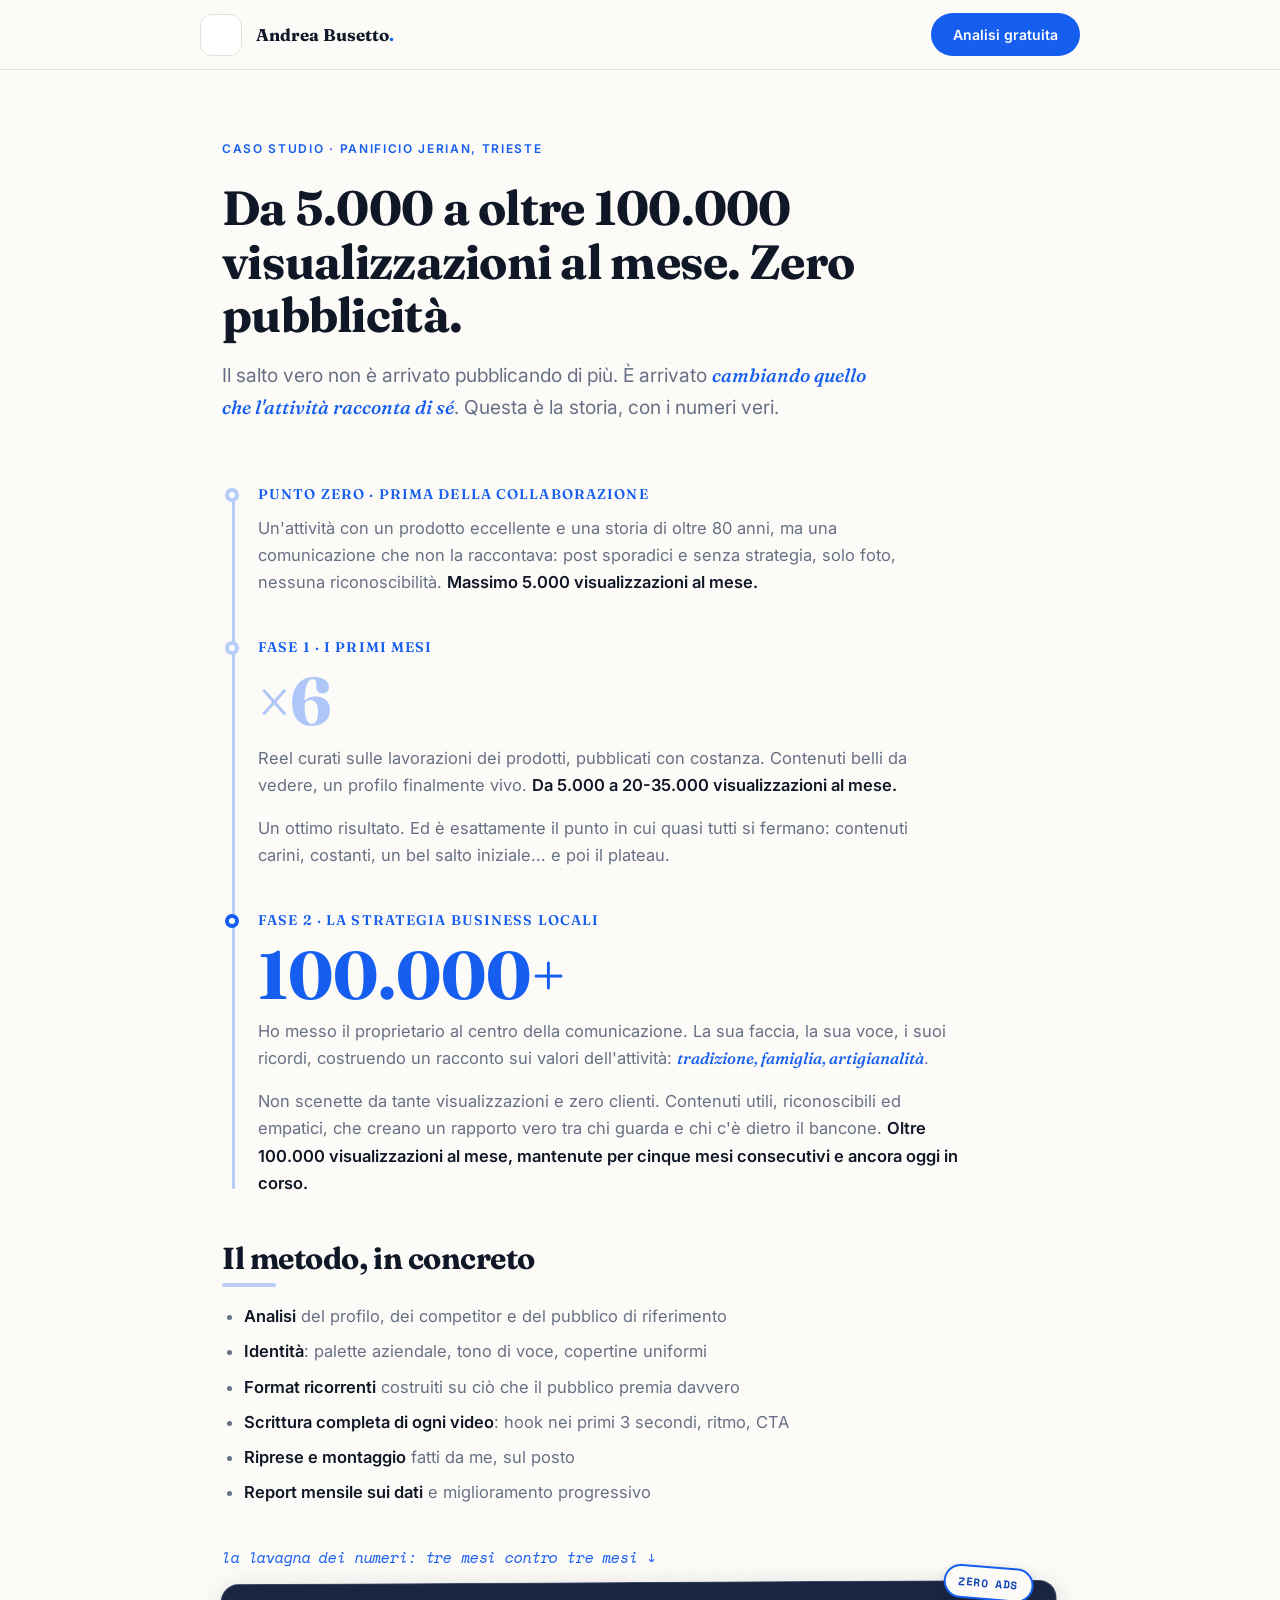
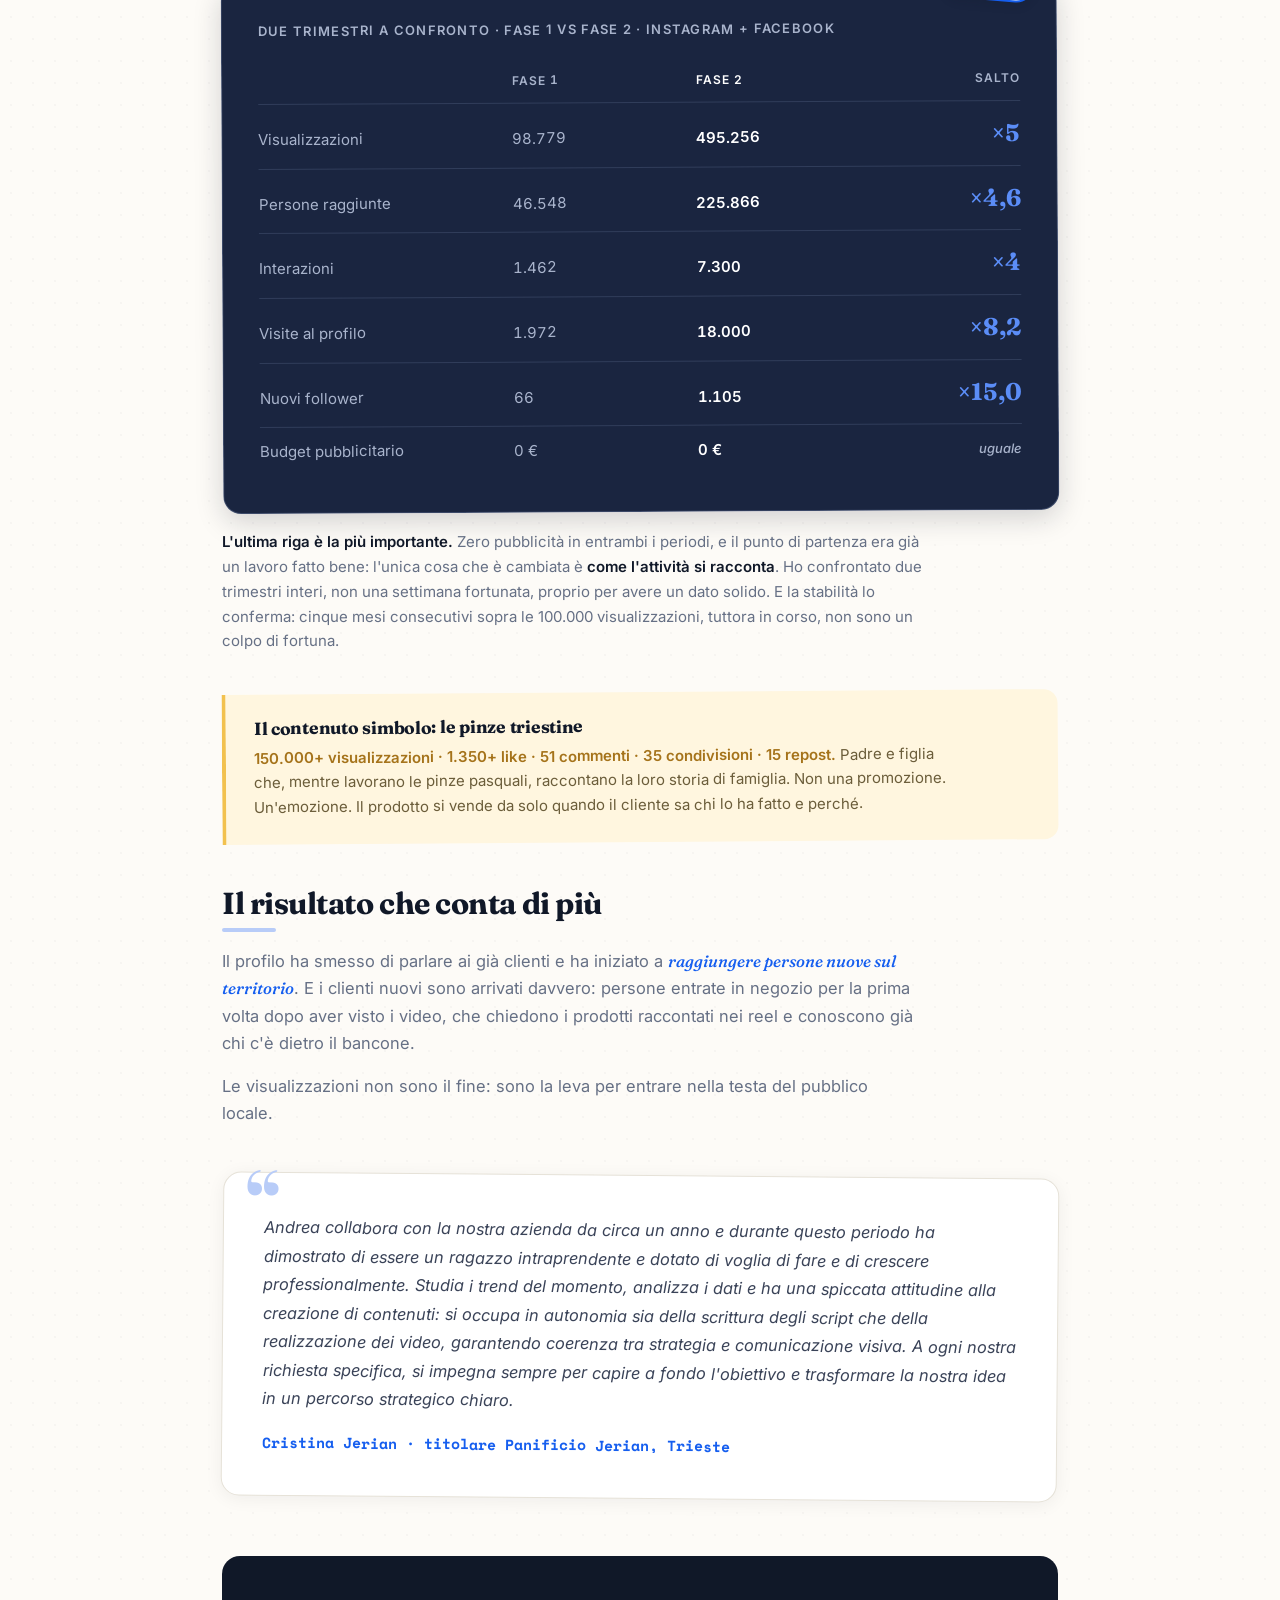
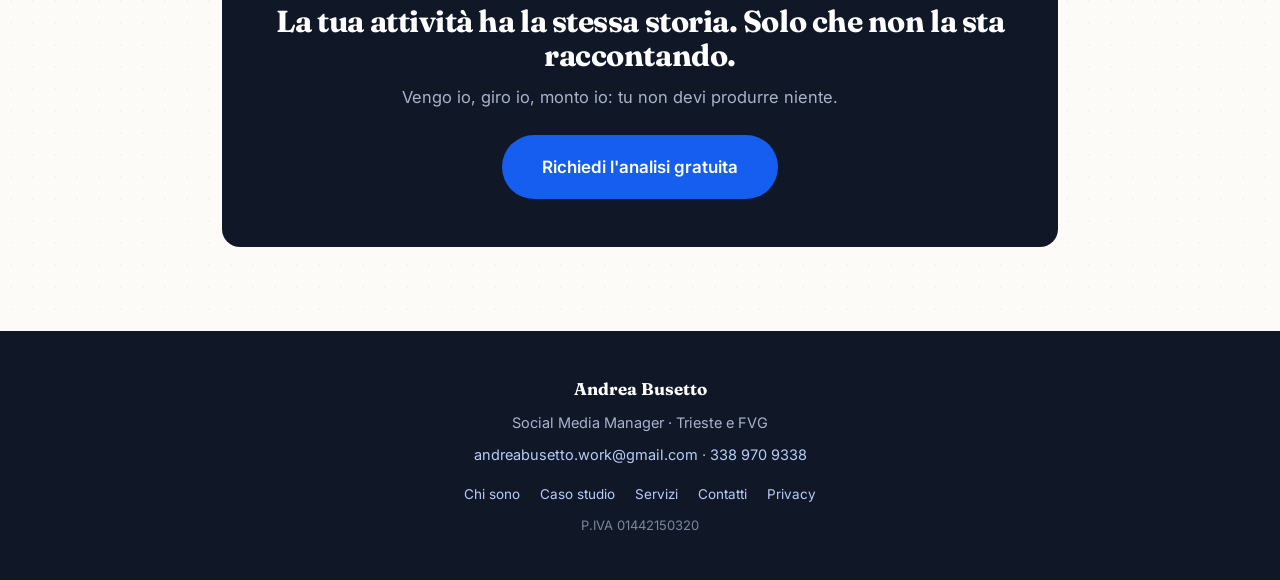
==== commit ad3fa3ec: "Update caso-studio.html" ====
--- a/caso-studio.html
+++ b/caso-studio.html
@@ -1,7 +1,3 @@
-
-<script src="site.js"></script>
-</body>
-</html>
 <!DOCTYPE html>
 <html lang="it">
 <head>
@@ -60,22 +56,22 @@
 
     <div class="timeline">
       <div class="t-item reveal">
-        <div class="fase-label">Punto zero · Prima di agosto 2025</div>
+        <div class="fase-label">Punto zero · Prima della collaborazione</div>
         <p>Un'attività con un prodotto eccellente e una storia di oltre 80 anni, ma una comunicazione che non la raccontava: post sporadici e senza strategia, solo foto, nessuna riconoscibilità. <strong>Massimo 5.000 visualizzazioni al mese.</strong></p>
       </div>
 
       <div class="t-item reveal">
-        <div class="fase-label">Fase 1 · Da agosto 2025</div>
+        <div class="fase-label">Fase 1 · I primi mesi</div>
         <span class="fase"><span class="mult" style="color:#AFC7F8;">×6</span></span>
         <p>Reel curati sulle lavorazioni dei prodotti, pubblicati con costanza. Contenuti belli da vedere, un profilo finalmente vivo. <strong>Da 5.000 a 20-35.000 visualizzazioni al mese.</strong></p>
         <p>Un ottimo risultato. Ed è esattamente il punto in cui quasi tutti si fermano: contenuti carini, costanti, un bel salto iniziale... e poi il plateau.</p>
       </div>
 
       <div class="t-item salto reveal">
-        <div class="fase-label">Fase 2 · La Strategia Business Locali, da marzo 2026</div>
+        <div class="fase-label">Fase 2 · La Strategia Business Locali</div>
         <span class="fase fase--salto"><span class="mult">100.000+</span></span>
         <p>Ho messo il proprietario al centro della comunicazione. La sua faccia, la sua voce, i suoi ricordi, costruendo un racconto sui valori dell'attività: <span class="em">tradizione, famiglia, artigianalità</span>.</p>
-        <p>Non scenette da tante visualizzazioni e zero clienti. Contenuti utili, riconoscibili ed empatici, che creano un rapporto vero tra chi guarda e chi c'è dietro il bancone. <strong>Oltre 100.000 visualizzazioni al mese, per più di quattro mesi consecutivi.</strong></p>
+        <p>Non scenette da tante visualizzazioni e zero clienti. Contenuti utili, riconoscibili ed empatici, che creano un rapporto vero tra chi guarda e chi c'è dietro il bancone. <strong>Oltre 100.000 visualizzazioni al mese, mantenute per cinque mesi consecutivi e ancora oggi in corso.</strong></p>
       </div>
     </div>
 
@@ -92,7 +88,7 @@
     <p class="note" style="margin: 40px 0 -30px;">la lavagna dei numeri: tre mesi contro tre mesi ↓</p>
     <div class="stats-wrap reveal">
       <span class="sticker sticker--ghost" style="top: -15px; right: 22px; rotate: 5deg;">ZERO ADS</span>
-      <div class="stats-title">Set-Nov 2025 (Fase 1) vs Mar-Mag 2026 (Fase 2) · Instagram + Facebook</div>
+      <div class="stats-title">Due trimestri a confronto · Fase 1 vs Fase 2 · Instagram + Facebook</div>
       <div class="stat-row head"><span class="lbl"></span><span class="f1">Fase 1</span><span class="f2">Fase 2</span><span class="mx" style="font-family:'Inter',sans-serif;font-size:12px;font-weight:600;color:var(--muted-on-ink);">Salto</span></div>
       <div class="stat-row"><span class="lbl">Visualizzazioni</span><span class="f1">98.779</span><span class="f2">495.256</span><span class="mx" data-count="5" data-prefix="×">×5</span></div>
       <div class="stat-row"><span class="lbl">Persone raggiunte</span><span class="f1">46.548</span><span class="f2">225.866</span><span class="mx" data-count="4.9" data-decimals="1" data-prefix="×">×4,9</span></div>
@@ -101,7 +97,7 @@
       <div class="stat-row"><span class="lbl">Nuovi follower</span><span class="f1">66</span><span class="f2">1.105</span><span class="mx" data-count="16.7" data-decimals="1" data-prefix="×">×16,7</span></div>
       <div class="stat-row"><span class="lbl">Budget pubblicitario</span><span class="f1">0 €</span><span class="f2">0 €</span><span class="mx same">uguale</span></div>
     </div>
-    <p class="stats-note reveal"><strong>L'ultima riga è la più importante.</strong> Zero pubblicità in entrambi i periodi, e il punto di partenza era già un lavoro fatto bene: l'unica cosa che è cambiata è <strong>come l'attività si racconta</strong>. E non è stato un colpo di fortuna: un video virale capita, quattro mesi consecutivi sopra le 100.000 visualizzazioni no.</p>
+    <p class="stats-note reveal"><strong>L'ultima riga è la più importante.</strong> Zero pubblicità in entrambi i periodi, e il punto di partenza era già un lavoro fatto bene: l'unica cosa che è cambiata è <strong>come l'attività si racconta</strong>. Ho confrontato due trimestri interi, non una settimana fortunata, proprio per avere un dato solido. E la stabilità lo conferma: cinque mesi consecutivi sopra le 100.000 visualizzazioni, tuttora in corso, non sono un colpo di fortuna.</p>
 
     <div class="simbolo reveal">
       <h3>Il contenuto simbolo: le pinze triestine</h3>
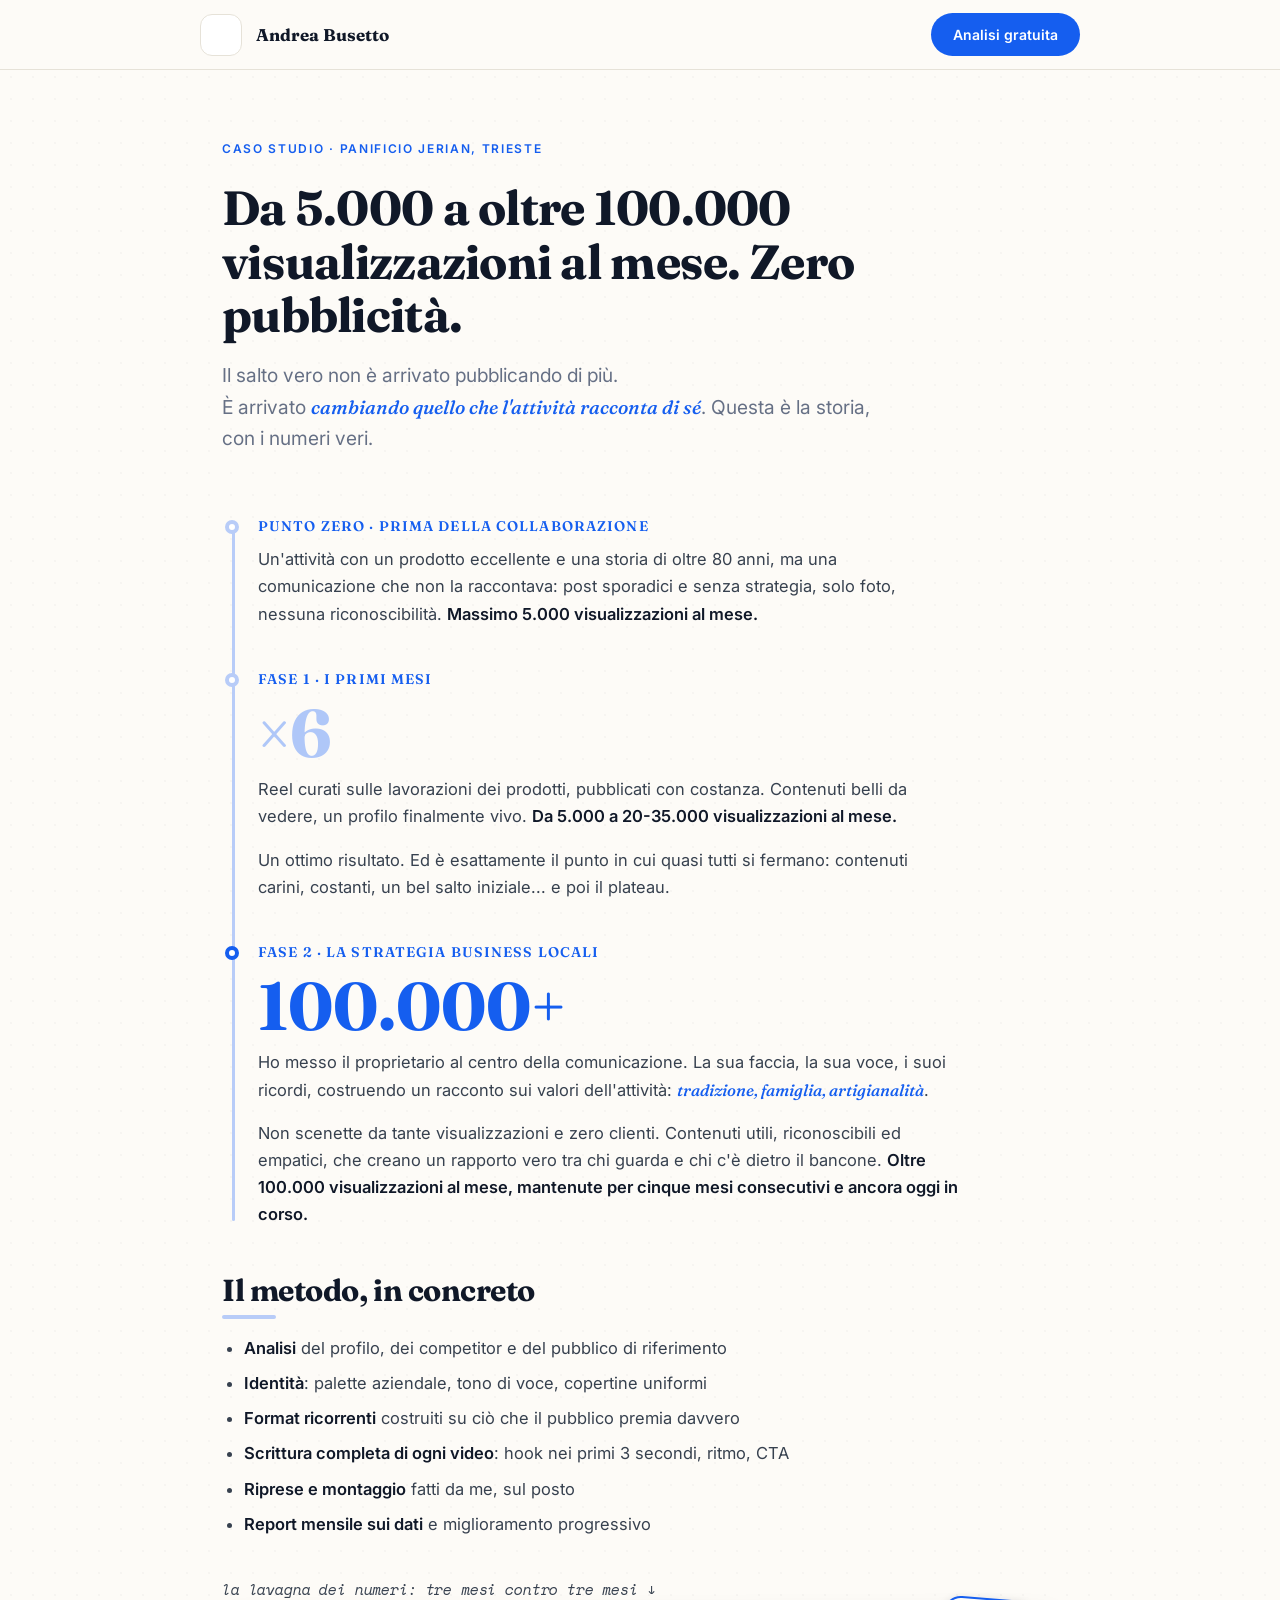
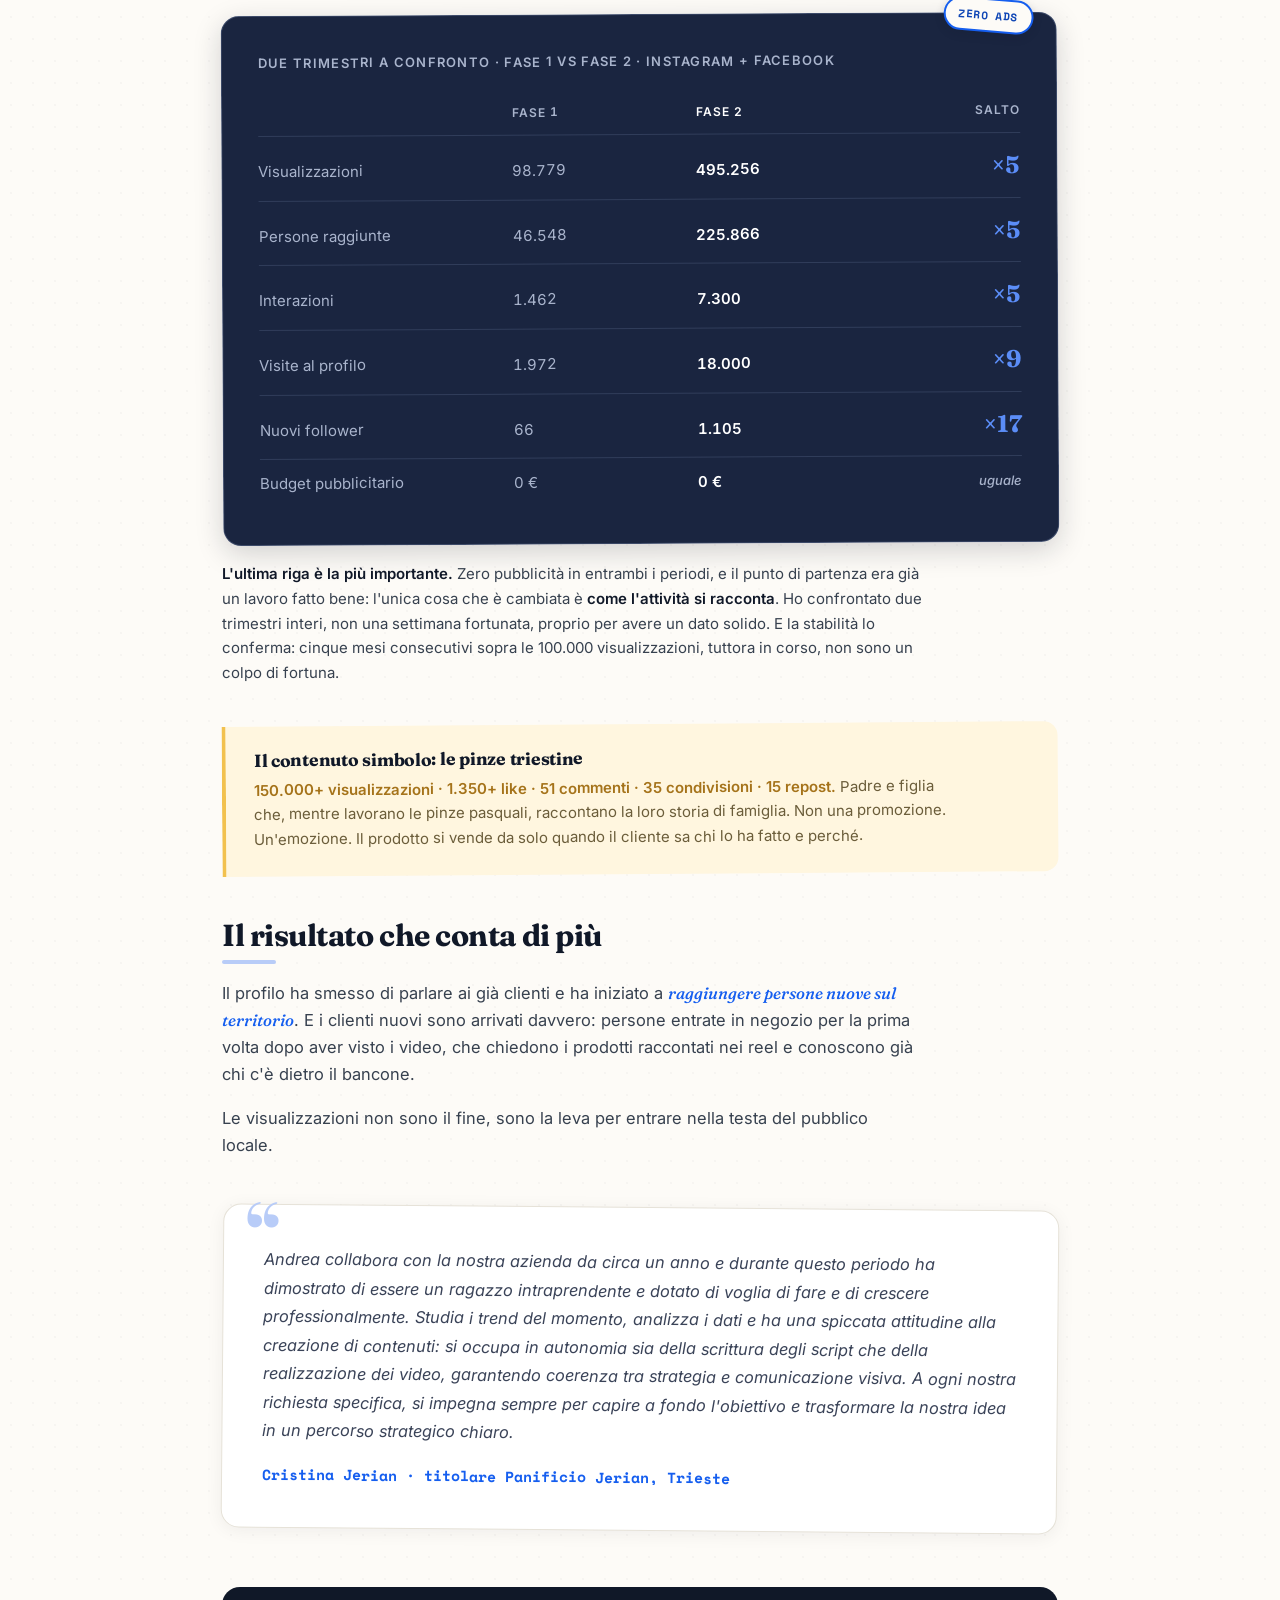
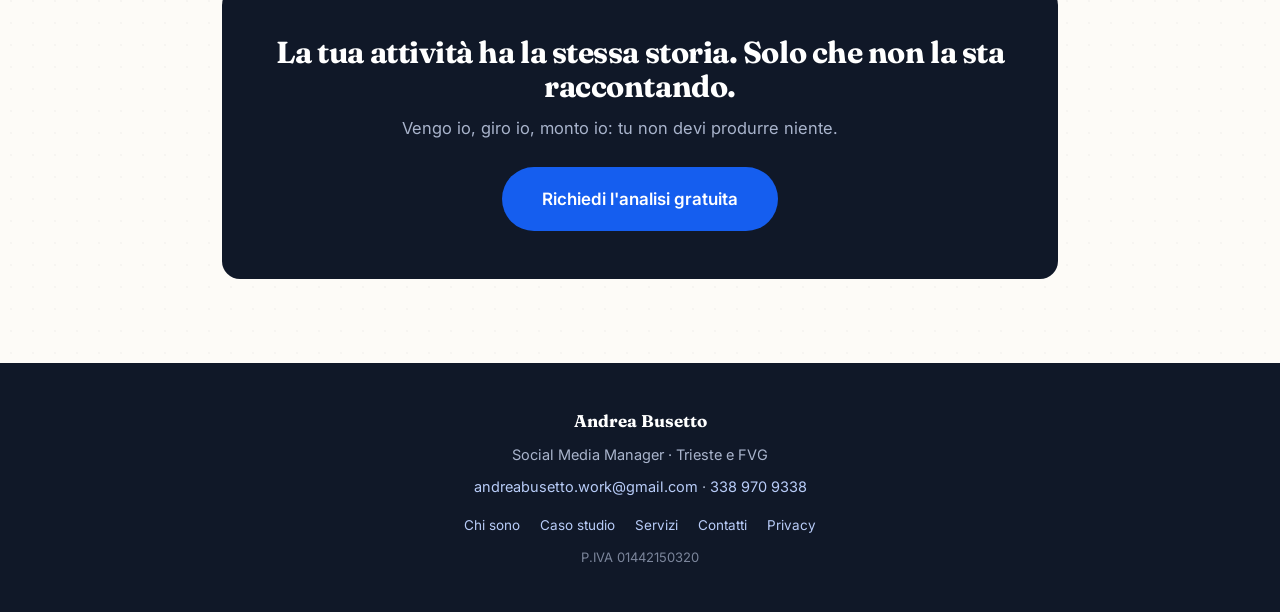
==== commit 06a6031b: "Update caso-studio.html" ====
--- a/caso-studio.html
+++ b/caso-studio.html
@@ -15,7 +15,7 @@
 <div class="drawer-overlay" id="drawer-overlay"></div>
 <aside class="drawer" id="drawer" aria-hidden="true" aria-label="Menu">
   <div class="drawer-head">
-    <a class="brand" href="index.html">Andrea Busetto<span>.</span></a>
+    <a class="brand" href="index.html">Andrea Busetto</a>
     <button class="drawer-close" id="menu-close" aria-label="Chiudi menu">×</button>
   </div>
   <nav>
@@ -37,7 +37,7 @@
       <button class="menu-btn" id="menu-open" aria-label="Apri menu" aria-expanded="false" aria-controls="drawer">
         <span></span><span></span><span></span>
       </button>
-      <a class="brand" href="index.html">Andrea Busetto<span>.</span></a>
+      <a class="brand" href="index.html">Andrea Busetto</a>
     </div>
     <a class="btn" href="index.html#analisi">Analisi gratuita</a>
   </div>
@@ -47,7 +47,8 @@
   <div class="container">
     <span class="eyebrow">Caso studio · Panificio Jerian, Trieste</span>
     <h1>Da 5.000 a oltre 100.000 visualizzazioni al mese. Zero pubblicità.</h1>
-    <p class="lead">Il salto vero non è arrivato pubblicando di più. È arrivato <span class="em">cambiando quello che l'attività racconta di sé</span>. Questa è la storia, con i numeri veri.</p>
+    <p class="lead">Il salto vero non è arrivato pubblicando di più.<br>
+È arrivato <span class="em">cambiando quello che l'attività racconta di sé</span>. Questa è la storia, con i numeri veri.</p>
   </div>
 </header>
 
@@ -91,10 +92,10 @@
       <div class="stats-title">Due trimestri a confronto · Fase 1 vs Fase 2 · Instagram + Facebook</div>
       <div class="stat-row head"><span class="lbl"></span><span class="f1">Fase 1</span><span class="f2">Fase 2</span><span class="mx" style="font-family:'Inter',sans-serif;font-size:12px;font-weight:600;color:var(--muted-on-ink);">Salto</span></div>
       <div class="stat-row"><span class="lbl">Visualizzazioni</span><span class="f1">98.779</span><span class="f2">495.256</span><span class="mx" data-count="5" data-prefix="×">×5</span></div>
-      <div class="stat-row"><span class="lbl">Persone raggiunte</span><span class="f1">46.548</span><span class="f2">225.866</span><span class="mx" data-count="4.9" data-decimals="1" data-prefix="×">×4,9</span></div>
+      <div class="stat-row"><span class="lbl">Persone raggiunte</span><span class="f1">46.548</span><span class="f2">225.866</span><span class="mx" data-count="5" data-prefix="×">×5</span></div>
       <div class="stat-row"><span class="lbl">Interazioni</span><span class="f1">1.462</span><span class="f2">7.300</span><span class="mx" data-count="5" data-prefix="×">×5</span></div>
-      <div class="stat-row"><span class="lbl">Visite al profilo</span><span class="f1">1.972</span><span class="f2">18.000</span><span class="mx" data-count="9.1" data-decimals="1" data-prefix="×">×9,1</span></div>
-      <div class="stat-row"><span class="lbl">Nuovi follower</span><span class="f1">66</span><span class="f2">1.105</span><span class="mx" data-count="16.7" data-decimals="1" data-prefix="×">×16,7</span></div>
+      <div class="stat-row"><span class="lbl">Visite al profilo</span><span class="f1">1.972</span><span class="f2">18.000</span><span class="mx" data-count="9" data-prefix="×">×9</span></div>
+      <div class="stat-row"><span class="lbl">Nuovi follower</span><span class="f1">66</span><span class="f2">1.105</span><span class="mx" data-count="17" data-prefix="×">×17</span></div>
       <div class="stat-row"><span class="lbl">Budget pubblicitario</span><span class="f1">0 €</span><span class="f2">0 €</span><span class="mx same">uguale</span></div>
     </div>
     <p class="stats-note reveal"><strong>L'ultima riga è la più importante.</strong> Zero pubblicità in entrambi i periodi, e il punto di partenza era già un lavoro fatto bene: l'unica cosa che è cambiata è <strong>come l'attività si racconta</strong>. Ho confrontato due trimestri interi, non una settimana fortunata, proprio per avere un dato solido. E la stabilità lo conferma: cinque mesi consecutivi sopra le 100.000 visualizzazioni, tuttora in corso, non sono un colpo di fortuna.</p>
@@ -106,7 +107,7 @@
 
     <h2>Il risultato che conta di più</h2>
     <p>Il profilo ha smesso di parlare ai già clienti e ha iniziato a <span class="em">raggiungere persone nuove sul territorio</span>. E i clienti nuovi sono arrivati davvero: persone entrate in negozio per la prima volta dopo aver visto i video, che chiedono i prodotti raccontati nei reel e conoscono già chi c'è dietro il bancone.</p>
-    <p>Le visualizzazioni non sono il fine: sono la leva per entrare nella testa del pubblico locale.</p>
+    <p>Le visualizzazioni non sono il fine, sono la leva per entrare nella testa del pubblico locale.</p>
 
     <div class="quote reveal">
       <blockquote>Andrea collabora con la nostra azienda da circa un anno e durante questo periodo ha dimostrato di essere un ragazzo intraprendente e dotato di voglia di fare e di crescere professionalmente. Studia i trend del momento, analizza i dati e ha una spiccata attitudine alla creazione di contenuti: si occupa in autonomia sia della scrittura degli script che della realizzazione dei video, garantendo coerenza tra strategia e comunicazione visiva. A ogni nostra richiesta specifica, si impegna sempre per capire a fondo l'obiettivo e trasformare la nostra idea in un percorso strategico chiaro.</blockquote>
--- a/styles.css
+++ b/styles.css
@@ -487,9 +487,10 @@
 }
 .page-body { padding: 20px 0 84px; }
 .page-body h2 { margin: 44px 0 16px; font-size: clamp(1.4rem, 3.4vw, 1.9rem); }
-.page-body p { margin-bottom: 16px; max-width: 700px; }
-.page-body ul { margin: 0 0 16px 22px; color: var(--muted); max-width: 680px; }
+.page-body p { margin-bottom: 16px; max-width: 700px; color: #37414F; }
+.page-body ul { margin: 0 0 16px 22px; color: #37414F; max-width: 680px; }
 .page-body li { margin-bottom: 8px; }
+.page-body .lead { color: #4A5462; }
 
 /* Caso studio (pagina) */
 .fase { margin-bottom: 34px; }
@@ -1124,9 +1125,10 @@
 .loghi-title {
   font-family: 'Space Mono', monospace;
   font-size: 12px;
+  font-weight: 700;
   letter-spacing: .1em;
   text-transform: uppercase;
-  color: var(--muted);
+  color: var(--blue);
   margin-bottom: 26px;
 }
 .loghi-row {
@@ -1211,3 +1213,53 @@
 .legal ul { margin: 0 0 16px 22px; }
 .legal li { margin-bottom: 7px; }
 .legal .updated { font-family: 'Space Mono', monospace; font-size: 12px; color: var(--muted); margin-top: 4px; }
+
+/* ═══ HERO impilato (video sotto il titolo) ═══ */
+.hero--stack { text-align: center; }
+.hero--stack .container { display: flex; flex-direction: column; align-items: center; }
+.hero--stack h1 { max-width: 760px; margin: 0 auto 32px; }
+.hero--stack .hero-phone { margin: 0 auto 32px; }
+.hero--stack .sub--wide { max-width: 620px; margin: 0 auto 24px; }
+.hero--stack .stick-wrap { display: inline-block; }
+.hero--stack .phone { rotate: 0deg; }
+
+/* ═══ HERO: video orizzontale al posto del telefono ═══ */
+.hero-video {
+  width: min(640px, 100%);
+  margin: 0 auto 32px;
+}
+.hero-video .frame {
+  aspect-ratio: 16 / 9;
+  background: var(--ink);
+  border-radius: 16px;
+  overflow: hidden;
+  box-shadow: 0 18px 44px rgba(16, 24, 40, .2);
+  display: flex;
+  align-items: center;
+  justify-content: center;
+  flex-direction: column;
+  gap: 12px;
+  padding: 18px;
+  text-align: center;
+}
+.hero-video .frame video {
+  width: 100%;
+  height: 100%;
+  object-fit: cover;
+  border-radius: inherit;
+}
+.hero-video .play {
+  width: 58px;
+  height: 58px;
+  border-radius: 50%;
+  background: var(--blue);
+  display: flex;
+  align-items: center;
+  justify-content: center;
+  box-shadow: 0 6px 18px rgba(21, 94, 239, .4);
+}
+.hero-video .ph-txt {
+  font-size: 13px;
+  color: var(--muted-on-ink);
+  line-height: 1.5;
+}
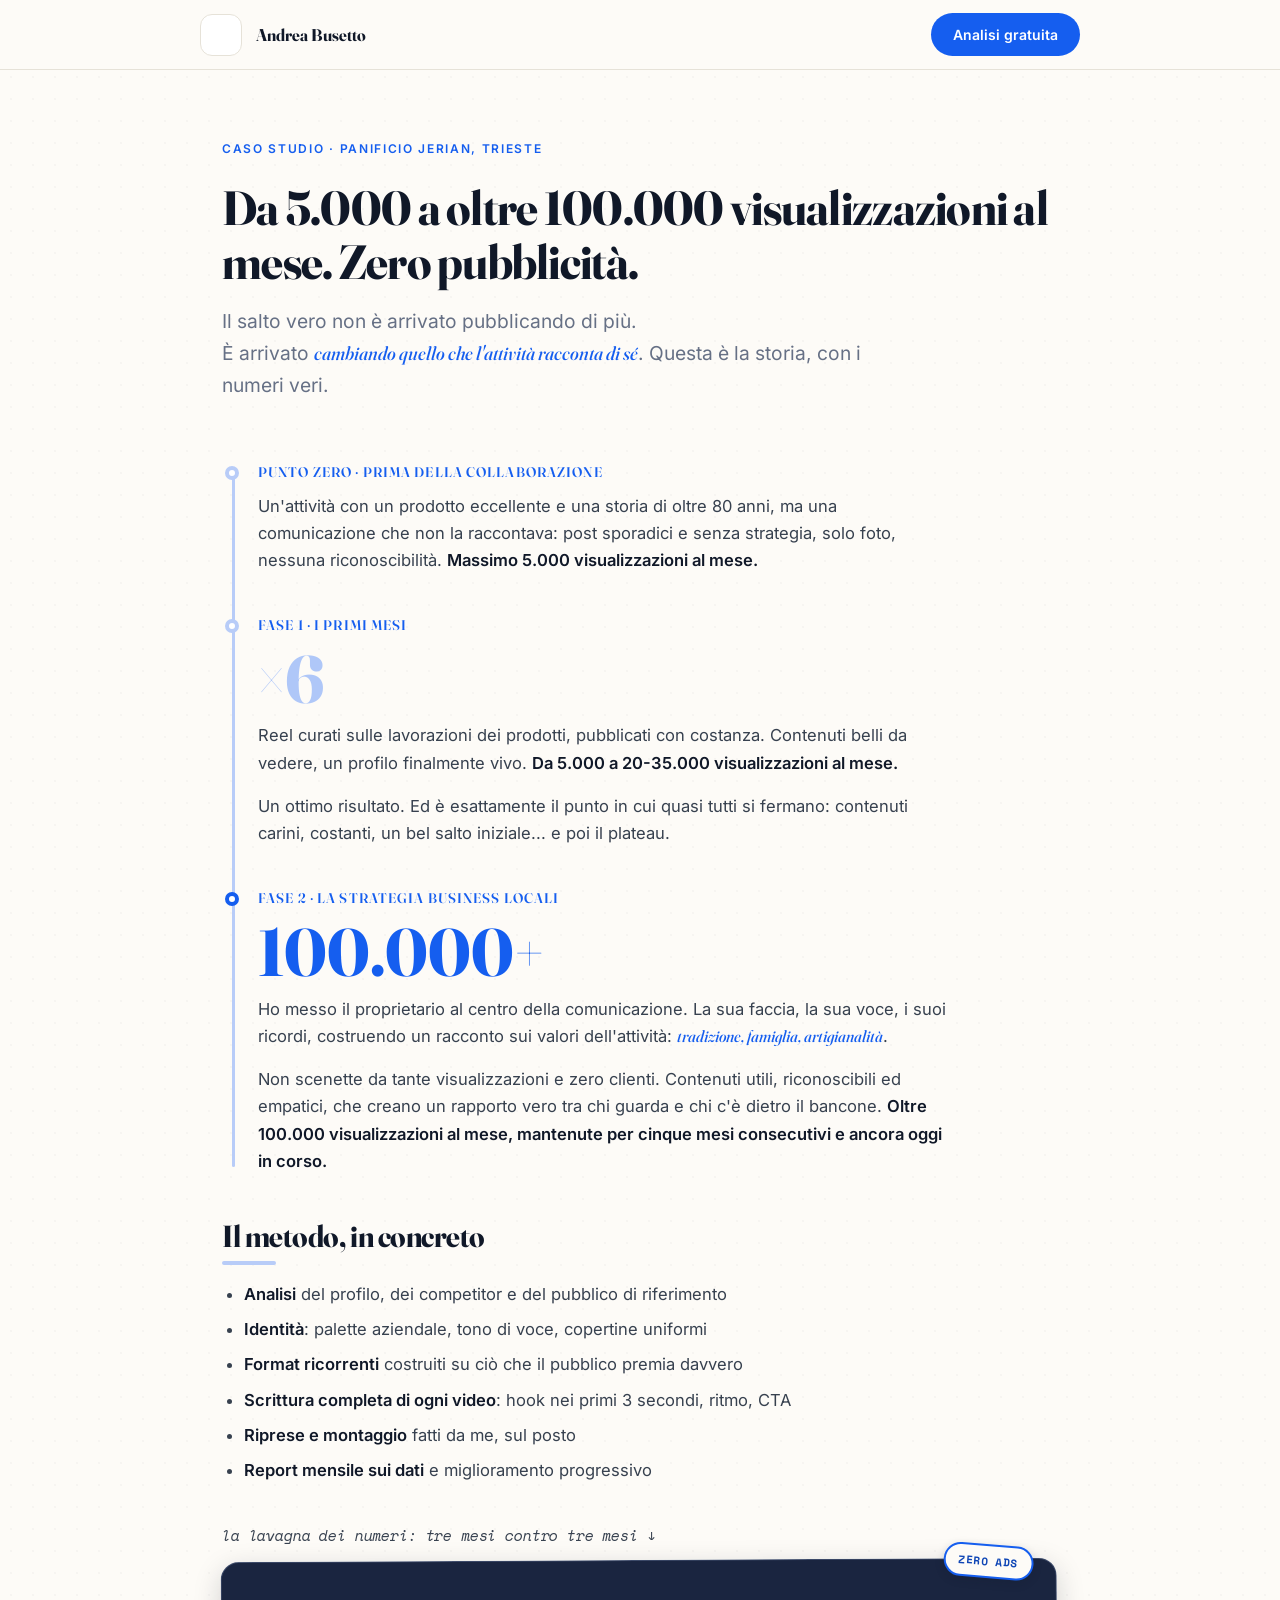
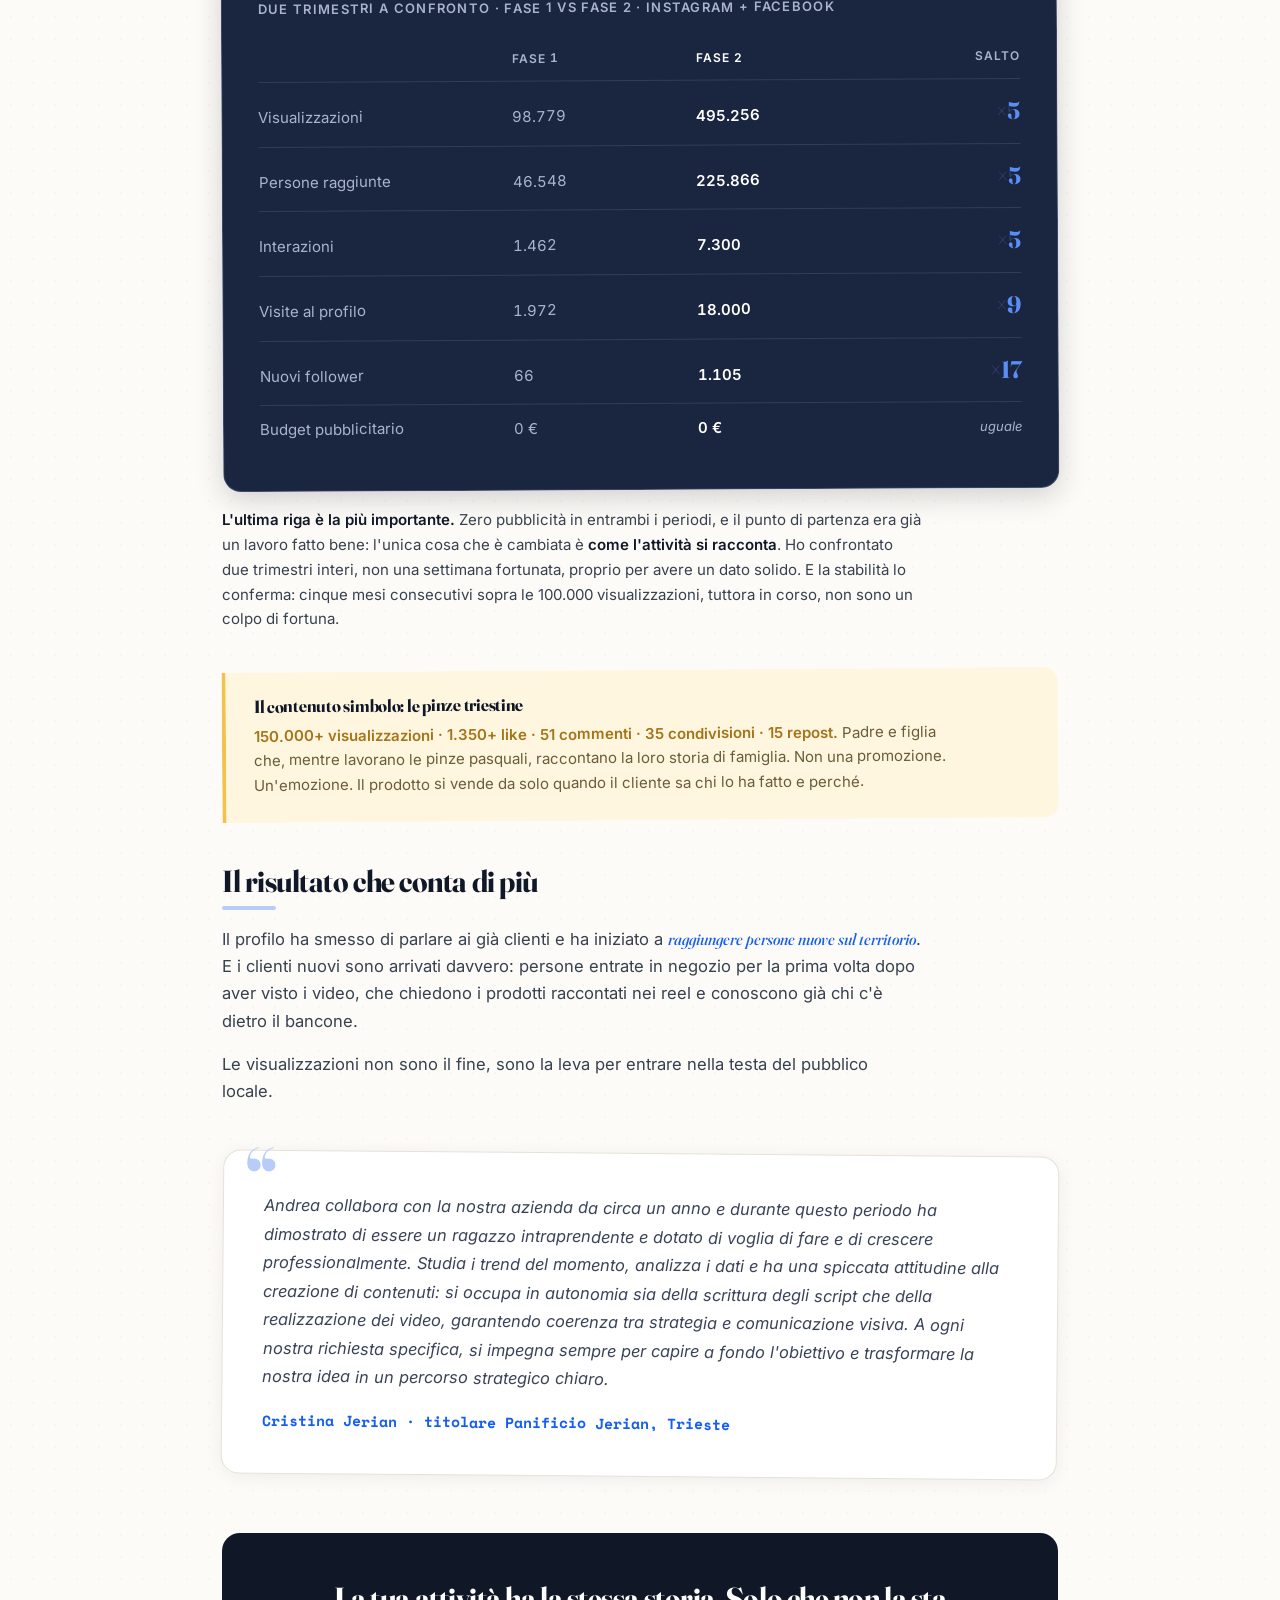
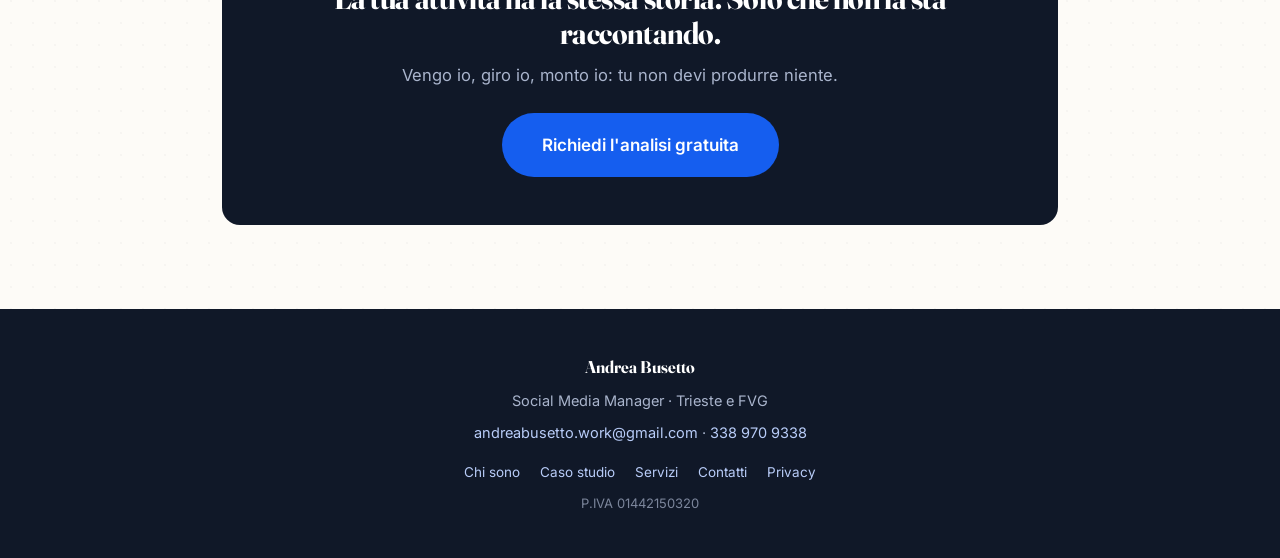
==== commit 14905e8b: "Add files via upload" ====
--- a/caso-studio.html
+++ b/caso-studio.html
@@ -5,9 +5,7 @@
 <meta name="viewport" content="width=device-width, initial-scale=1.0">
 <title>Caso studio Panificio Jerian · Andrea Busetto</title>
 <meta name="description" content="Da 5.000 a oltre 100.000 visualizzazioni al mese senza pubblicità: il caso studio completo del Panificio Jerian di Trieste.">
-<link rel="preconnect" href="https://fonts.googleapis.com">
-<link rel="preconnect" href="https://fonts.gstatic.com" crossorigin>
-<link href="https://fonts.googleapis.com/css2?family=Fraunces:ital,opsz,wght@0,9..144,600;0,9..144,700;1,9..144,500&family=Inter:ital,wght@0,400;0,500;0,600;1,400&family=Space+Mono:ital,wght@0,400;0,700;1,400;1,700&display=swap" rel="stylesheet">
+<link rel="stylesheet" href="fonts.css">
 <link rel="stylesheet" href="styles.css">
 </head>
 <body>
--- a/fonts.css
+++ b/fonts.css
@@ -0,0 +1,59 @@
+/* ═══ Font ospitati in locale (niente chiamate a Google) ═══ */
+
+@font-face {
+  font-family: 'Fraunces';
+  src: url('fonts/fraunces-600.woff2') format('woff2');
+  font-weight: 600; font-style: normal; font-display: swap;
+}
+@font-face {
+  font-family: 'Fraunces';
+  src: url('fonts/fraunces-700.woff2') format('woff2');
+  font-weight: 700; font-style: normal; font-display: swap;
+}
+@font-face {
+  font-family: 'Fraunces';
+  src: url('fonts/fraunces-italic-500.woff2') format('woff2');
+  font-weight: 500; font-style: italic; font-display: swap;
+}
+
+@font-face {
+  font-family: 'Inter';
+  src: url('fonts/inter-400.woff2') format('woff2');
+  font-weight: 400; font-style: normal; font-display: swap;
+}
+@font-face {
+  font-family: 'Inter';
+  src: url('fonts/inter-500.woff2') format('woff2');
+  font-weight: 500; font-style: normal; font-display: swap;
+}
+@font-face {
+  font-family: 'Inter';
+  src: url('fonts/inter-600.woff2') format('woff2');
+  font-weight: 600; font-style: normal; font-display: swap;
+}
+@font-face {
+  font-family: 'Inter';
+  src: url('fonts/inter-italic-400.woff2') format('woff2');
+  font-weight: 400; font-style: italic; font-display: swap;
+}
+
+@font-face {
+  font-family: 'Space Mono';
+  src: url('fonts/spacemono-400.woff2') format('woff2');
+  font-weight: 400; font-style: normal; font-display: swap;
+}
+@font-face {
+  font-family: 'Space Mono';
+  src: url('fonts/spacemono-700.woff2') format('woff2');
+  font-weight: 700; font-style: normal; font-display: swap;
+}
+@font-face {
+  font-family: 'Space Mono';
+  src: url('fonts/spacemono-italic-400.woff2') format('woff2');
+  font-weight: 400; font-style: italic; font-display: swap;
+}
+@font-face {
+  font-family: 'Space Mono';
+  src: url('fonts/spacemono-italic-700.woff2') format('woff2');
+  font-weight: 700; font-style: italic; font-display: swap;
+}
--- a/styles.css
+++ b/styles.css
@@ -1263,3 +1263,26 @@
   color: var(--muted-on-ink);
   line-height: 1.5;
 }
+
+/* ═══ Lista puntata dentro la card servizio principale ═══ */
+.servizio ul {
+  list-style: none;
+  margin: 12px 0 16px;
+}
+.servizio li {
+  position: relative;
+  padding-left: 24px;
+  margin-bottom: 8px;
+  font-size: 15px;
+  color: #37414F;
+}
+.servizio li::before {
+  content: "→";
+  position: absolute;
+  left: 0;
+  top: 0;
+  color: var(--blue);
+  font-weight: 700;
+}
+.servizio.main p { margin-bottom: 12px; }
+.servizio.main p:last-child { margin-bottom: 0; }
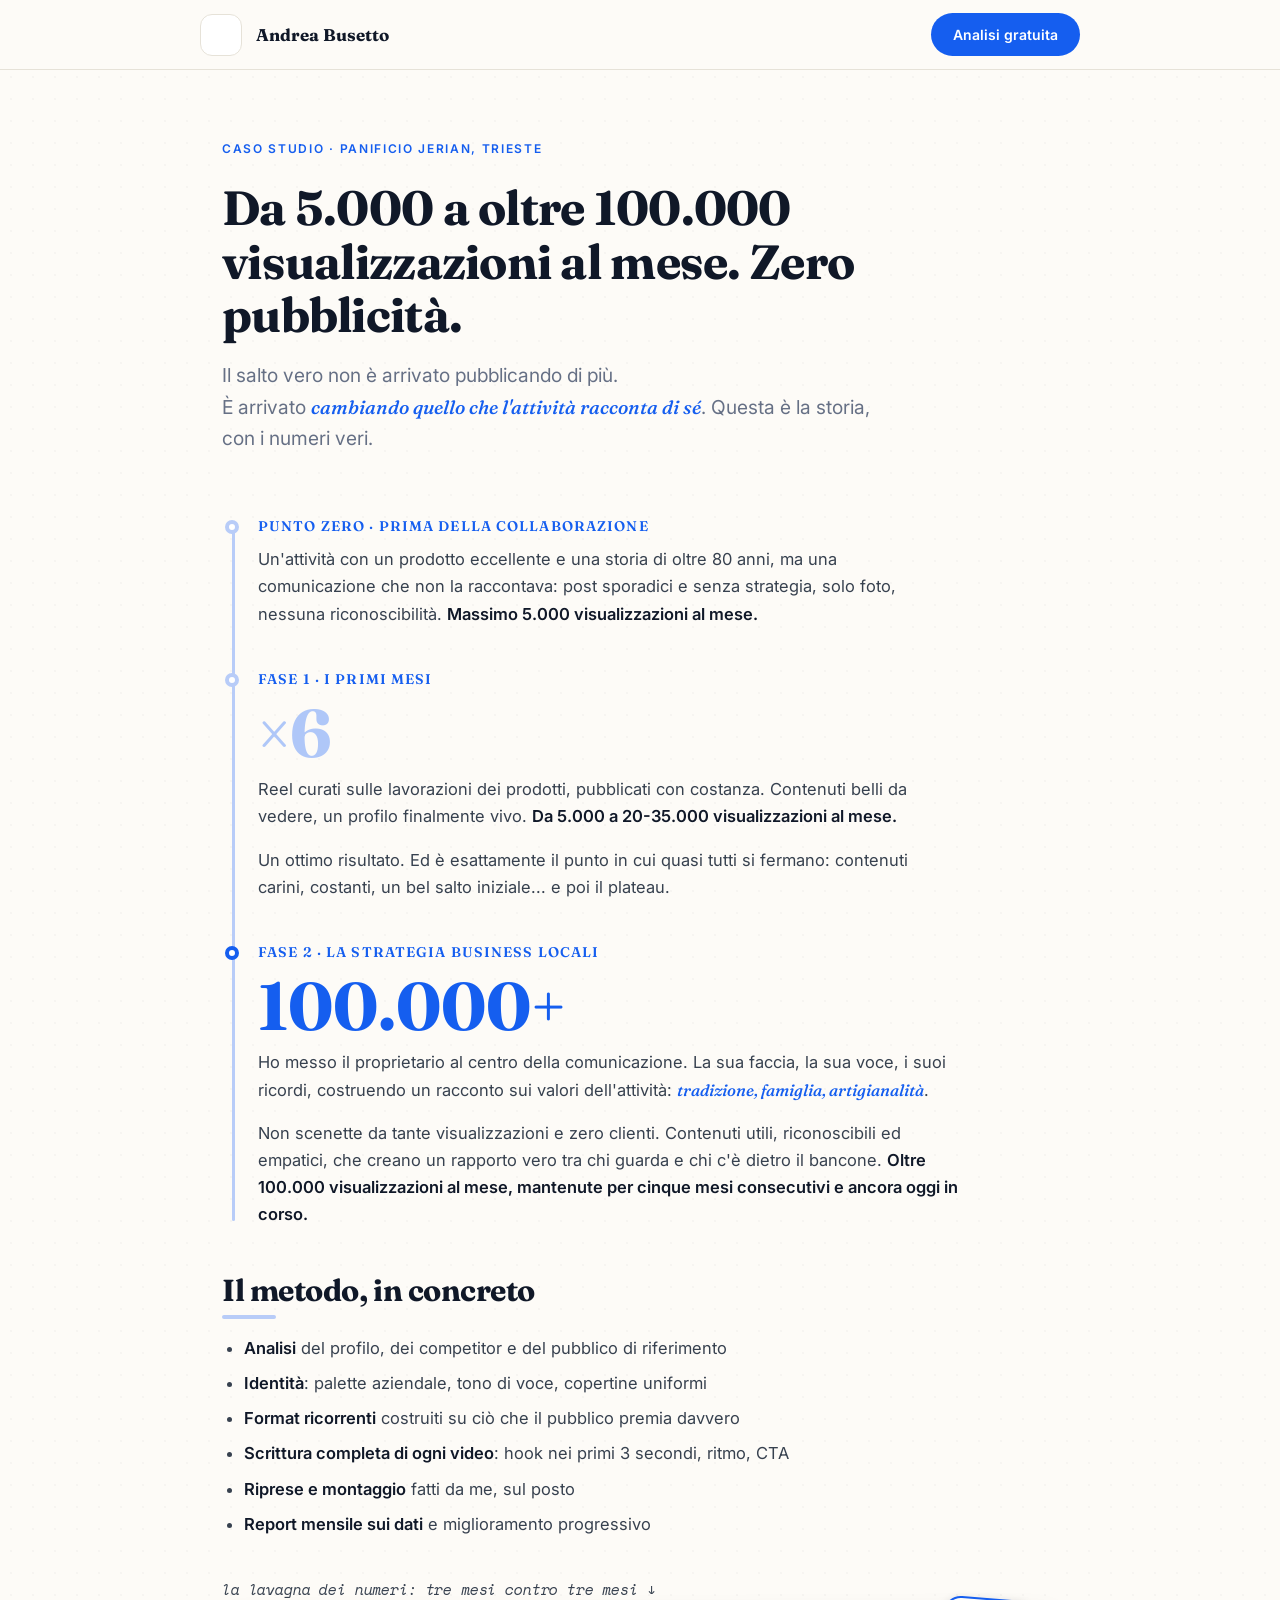
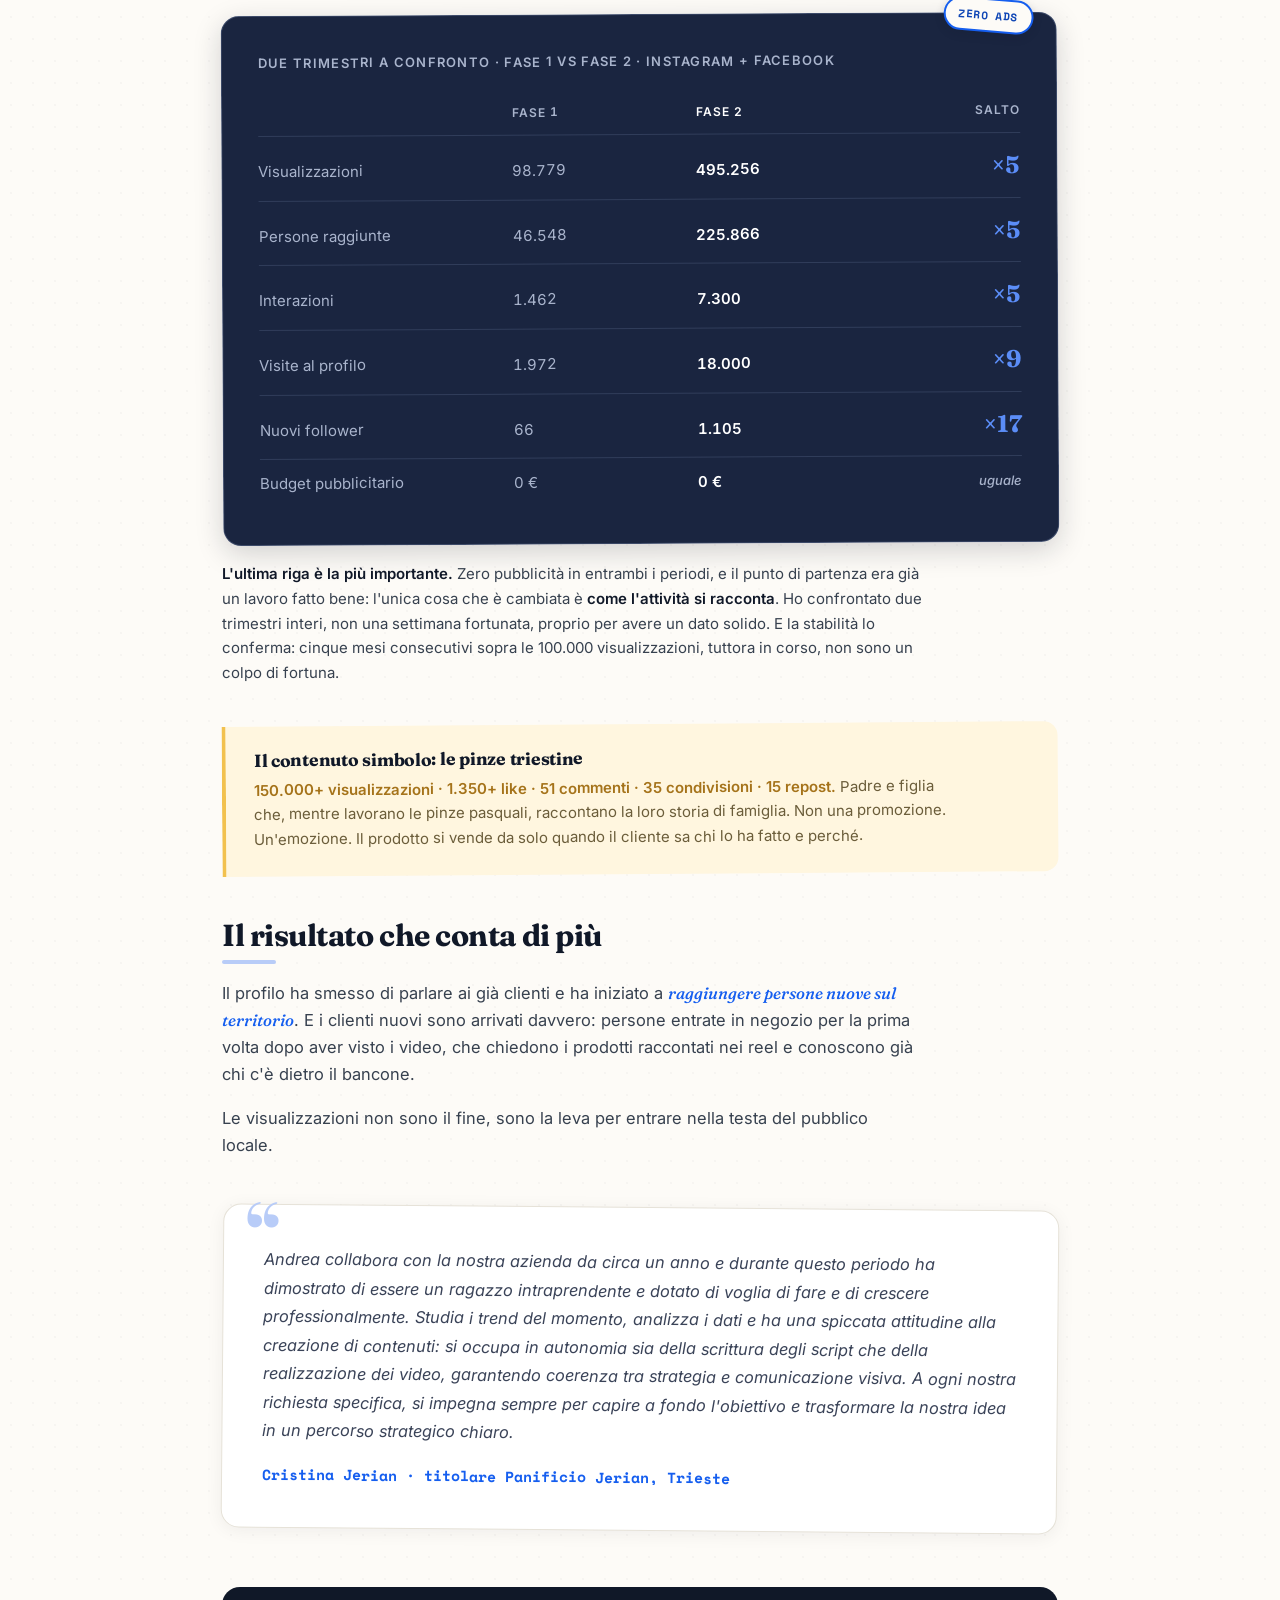
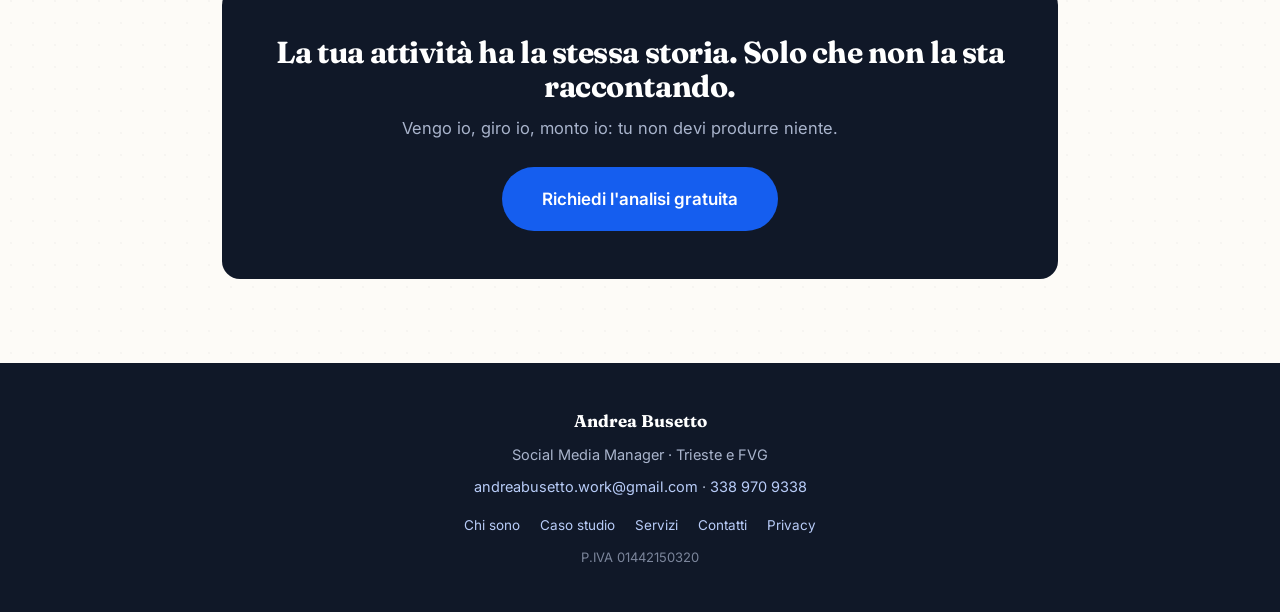
==== commit c53cf0d5: "Update caso-studio.html" ====
--- a/caso-studio.html
+++ b/caso-studio.html
@@ -4,7 +4,23 @@
 <meta charset="UTF-8">
 <meta name="viewport" content="width=device-width, initial-scale=1.0">
 <title>Caso studio Panificio Jerian · Andrea Busetto</title>
-<meta name="description" content="Da 5.000 a oltre 100.000 visualizzazioni al mese senza pubblicità: il caso studio completo del Panificio Jerian di Trieste.">
+<meta name="description" content="Da 5.000 a oltre 100.000 visualizzazioni al mese senza pubblicità. I numeri veri di un anno di lavoro sui social del Panificio Jerian, Trieste.">
+<link rel="canonical" href="https://www.andreabusetto.it/caso-studio.html">
+<meta property="og:type" content="website">
+<meta property="og:url" content="https://www.andreabusetto.it/caso-studio.html">
+<meta property="og:title" content="Caso studio Panificio Jerian — Andrea Busetto">
+<meta property="og:description" content="Da 5.000 a oltre 100.000 visualizzazioni al mese senza pubblicità. I numeri veri di un anno di lavoro sui social del Panificio Jerian, Trieste.">
+<meta property="og:image" content="https://www.andreabusetto.it/og-image.png">
+<meta property="og:image:width" content="1200">
+<meta property="og:image:height" content="630">
+<meta property="og:locale" content="it_IT">
+<meta property="og:site_name" content="Andrea Busetto">
+<meta name="twitter:card" content="summary_large_image">
+<meta name="twitter:title" content="Caso studio Panificio Jerian — Andrea Busetto">
+<meta name="twitter:description" content="Da 5.000 a oltre 100.000 visualizzazioni al mese senza pubblicità. I numeri veri di un anno di lavoro sui social del Panificio Jerian, Trieste.">
+<meta name="twitter:image" content="https://www.andreabusetto.it/og-image.png">
+<link rel="icon" type="image/png" href="favicon.png">
+
 <link rel="stylesheet" href="fonts.css">
 <link rel="stylesheet" href="styles.css">
 </head>
--- a/fonts.css
+++ b/fonts.css
@@ -1,40 +1,33 @@
-/* ═══ Font ospitati in locale (niente chiamate a Google) ═══ */
+/* ═══ Font ospitati in locale, versione completa (identica a Google) ═══ */
 
 @font-face {
   font-family: 'Fraunces';
-  src: url('fonts/fraunces-600.woff2') format('woff2');
-  font-weight: 600; font-style: normal; font-display: swap;
+  src: url('fonts/fraunces-var.woff2') format('woff2');
+  font-weight: 100 900;
+  font-style: normal;
+  font-display: swap;
 }
 @font-face {
   font-family: 'Fraunces';
-  src: url('fonts/fraunces-700.woff2') format('woff2');
-  font-weight: 700; font-style: normal; font-display: swap;
-}
-@font-face {
-  font-family: 'Fraunces';
-  src: url('fonts/fraunces-italic-500.woff2') format('woff2');
-  font-weight: 500; font-style: italic; font-display: swap;
+  src: url('fonts/fraunces-italic-var.woff2') format('woff2');
+  font-weight: 100 900;
+  font-style: italic;
+  font-display: swap;
 }
 
 @font-face {
   font-family: 'Inter';
-  src: url('fonts/inter-400.woff2') format('woff2');
-  font-weight: 400; font-style: normal; font-display: swap;
+  src: url('fonts/inter-var.woff2') format('woff2');
+  font-weight: 100 900;
+  font-style: normal;
+  font-display: swap;
 }
 @font-face {
   font-family: 'Inter';
-  src: url('fonts/inter-500.woff2') format('woff2');
-  font-weight: 500; font-style: normal; font-display: swap;
-}
-@font-face {
-  font-family: 'Inter';
-  src: url('fonts/inter-600.woff2') format('woff2');
-  font-weight: 600; font-style: normal; font-display: swap;
-}
-@font-face {
-  font-family: 'Inter';
-  src: url('fonts/inter-italic-400.woff2') format('woff2');
-  font-weight: 400; font-style: italic; font-display: swap;
+  src: url('fonts/inter-italic-var.woff2') format('woff2');
+  font-weight: 100 900;
+  font-style: italic;
+  font-display: swap;
 }
 
 @font-face {
@@ -57,3 +50,6 @@
   src: url('fonts/spacemono-italic-700.woff2') format('woff2');
   font-weight: 700; font-style: italic; font-display: swap;
 }
+
+/* il browser sceglie la forma ottica giusta per ogni dimensione, come su Google Fonts */
+body { font-optical-sizing: auto; }
--- a/styles.css
+++ b/styles.css
@@ -1286,3 +1286,13 @@
 }
 .servizio.main p { margin-bottom: 12px; }
 .servizio.main p:last-child { margin-bottom: 0; }
+
+/* ═══ HERO pulito (senza media) ═══ */
+.hero--clean { text-align: center; padding: 72px 0 84px; }
+.hero--clean .container { display: flex; flex-direction: column; align-items: center; }
+.hero--clean h1 { max-width: 780px; margin: 0 auto 22px; }
+.hero--clean .sub--wide { max-width: 560px; margin: 0 auto; font-size: clamp(1.05rem, 2.4vw, 1.22rem); }
+.hero--clean .stick-wrap { display: inline-block; }
+/* corsivo blu che funziona anche dentro un titolo grande */
+.em--title { font-weight: 600; }
+@media (max-width: 760px) { .hero--clean { padding: 52px 0 64px; } }
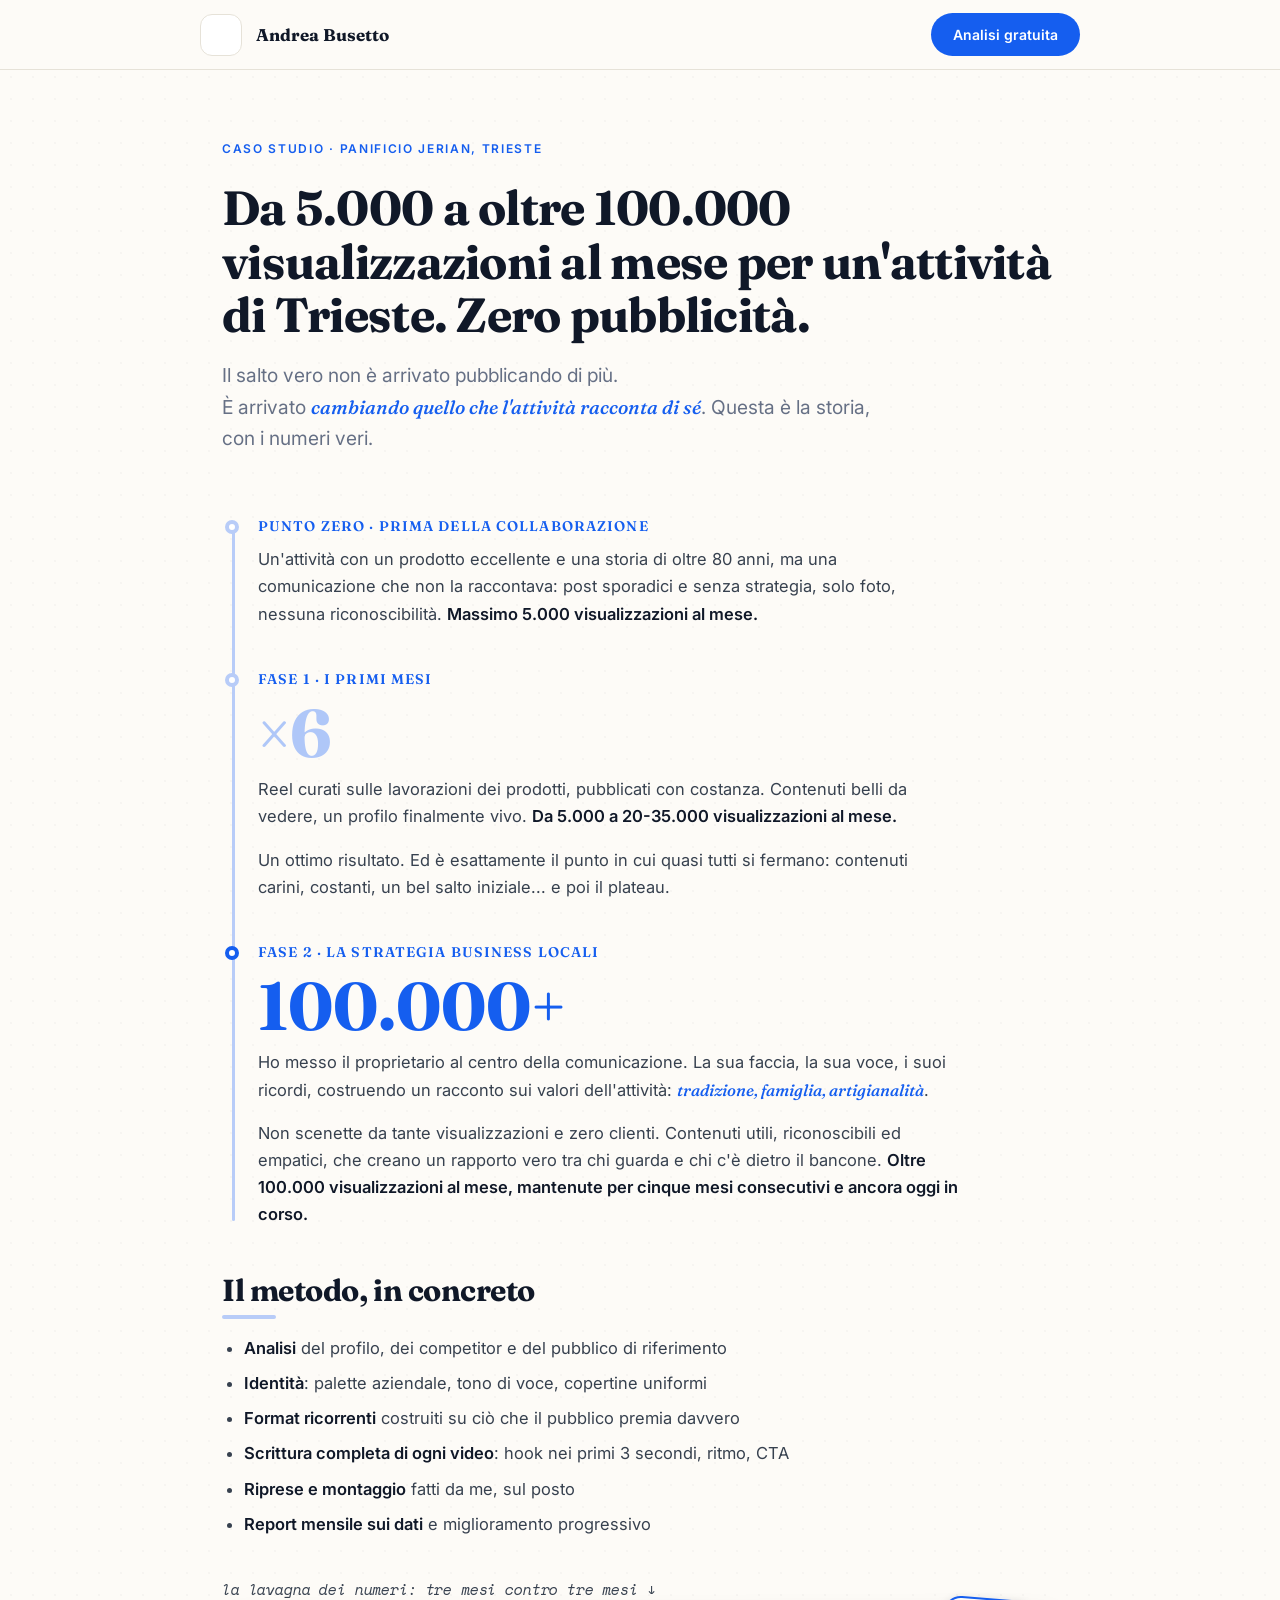
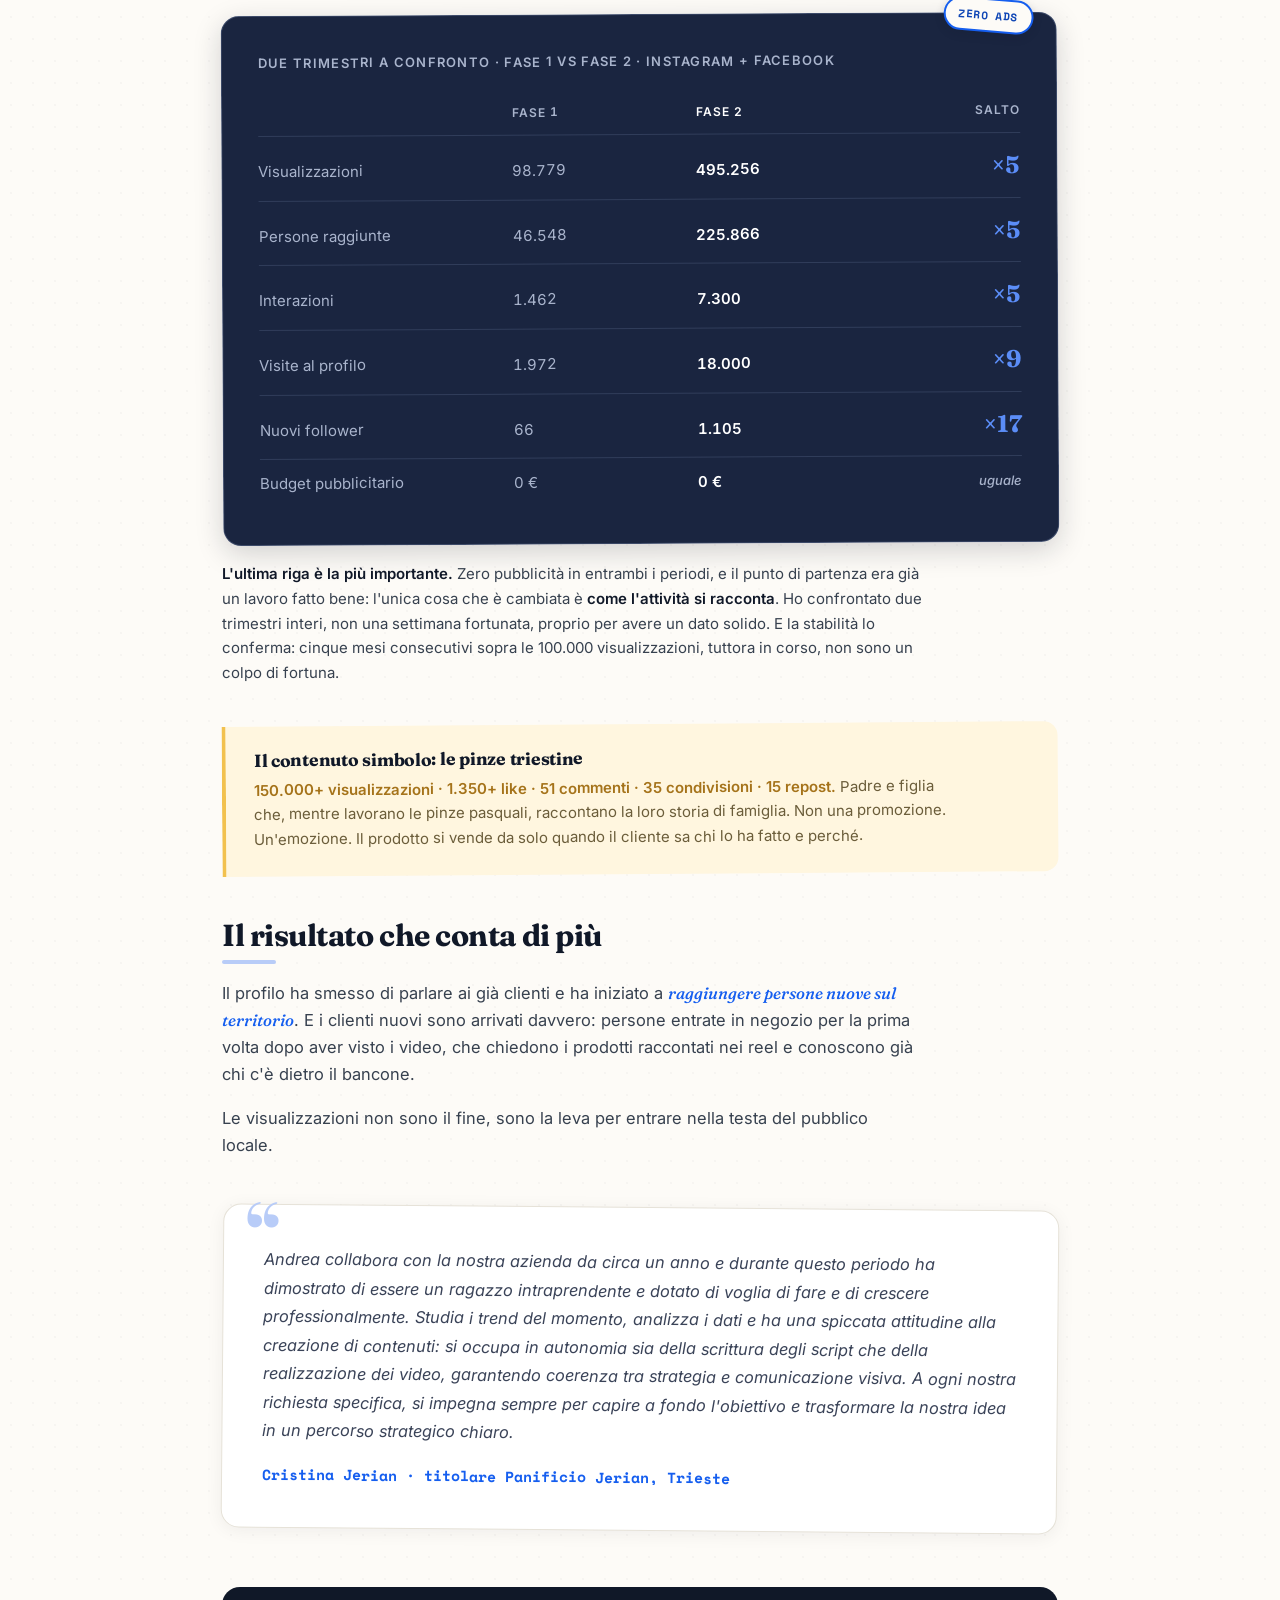
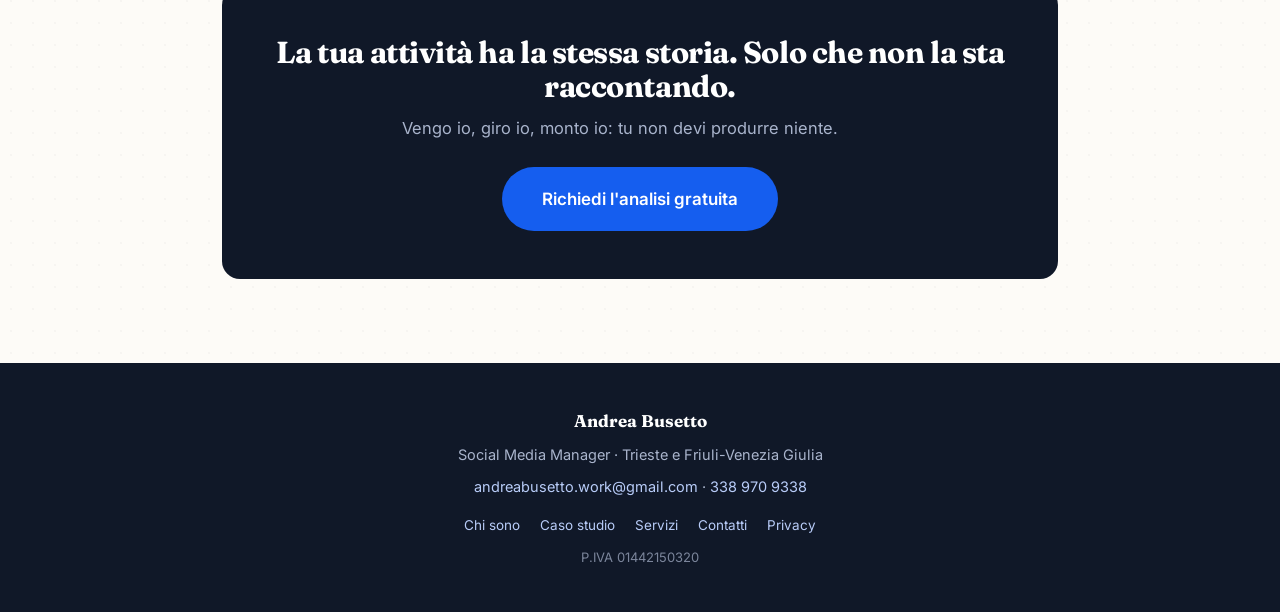
==== commit a1e5bf62: "Update caso-studio.html" ====
--- a/caso-studio.html
+++ b/caso-studio.html
@@ -3,7 +3,7 @@
 <head>
 <meta charset="UTF-8">
 <meta name="viewport" content="width=device-width, initial-scale=1.0">
-<title>Caso studio Panificio Jerian · Andrea Busetto</title>
+<title>Caso studio Panificio Jerian | Social Media Manager Trieste</title>
 <meta name="description" content="Da 5.000 a oltre 100.000 visualizzazioni al mese senza pubblicità. I numeri veri di un anno di lavoro sui social del Panificio Jerian, Trieste.">
 <link rel="canonical" href="https://www.andreabusetto.it/caso-studio.html">
 <meta property="og:type" content="website">
@@ -11,15 +11,17 @@
 <meta property="og:title" content="Caso studio Panificio Jerian — Andrea Busetto">
 <meta property="og:description" content="Da 5.000 a oltre 100.000 visualizzazioni al mese senza pubblicità. I numeri veri di un anno di lavoro sui social del Panificio Jerian, Trieste.">
 <meta property="og:image" content="https://www.andreabusetto.it/og-image.png">
-<meta property="og:image:width" content="1200">
-<meta property="og:image:height" content="630">
+<meta property="og:image:width" content="600">
+<meta property="og:image:height" content="600">
 <meta property="og:locale" content="it_IT">
 <meta property="og:site_name" content="Andrea Busetto">
 <meta name="twitter:card" content="summary_large_image">
 <meta name="twitter:title" content="Caso studio Panificio Jerian — Andrea Busetto">
 <meta name="twitter:description" content="Da 5.000 a oltre 100.000 visualizzazioni al mese senza pubblicità. I numeri veri di un anno di lavoro sui social del Panificio Jerian, Trieste.">
 <meta name="twitter:image" content="https://www.andreabusetto.it/og-image.png">
-<link rel="icon" type="image/png" href="favicon.png">
+<link rel="icon" type="image/png" sizes="180x180" href="/favicon.png">
+<link rel="apple-touch-icon" sizes="180x180" href="/favicon.png">
+<link rel="shortcut icon" href="/favicon.png">
 
 <link rel="stylesheet" href="fonts.css">
 <link rel="stylesheet" href="styles.css">
@@ -60,7 +62,7 @@
 <header class="page-hero">
   <div class="container">
     <span class="eyebrow">Caso studio · Panificio Jerian, Trieste</span>
-    <h1>Da 5.000 a oltre 100.000 visualizzazioni al mese. Zero pubblicità.</h1>
+    <h1>Da 5.000 a oltre 100.000 visualizzazioni al mese per un'attività di Trieste. Zero pubblicità.</h1>
     <p class="lead">Il salto vero non è arrivato pubblicando di più.<br>
 È arrivato <span class="em">cambiando quello che l'attività racconta di sé</span>. Questa è la storia, con i numeri veri.</p>
   </div>
@@ -140,7 +142,7 @@
 <footer>
   <div class="container">
     <div class="name">Andrea Busetto</div>
-    <div>Social Media Manager · Trieste e FVG</div>
+    <div>Social Media Manager · Trieste e Friuli-Venezia Giulia</div>
     <div style="margin-top: 8px;">
       <a href="mailto:andreabusetto.work@gmail.com">andreabusetto.work@gmail.com</a> · <a href="tel:+393389709338">338 970 9338</a>
     </div>
